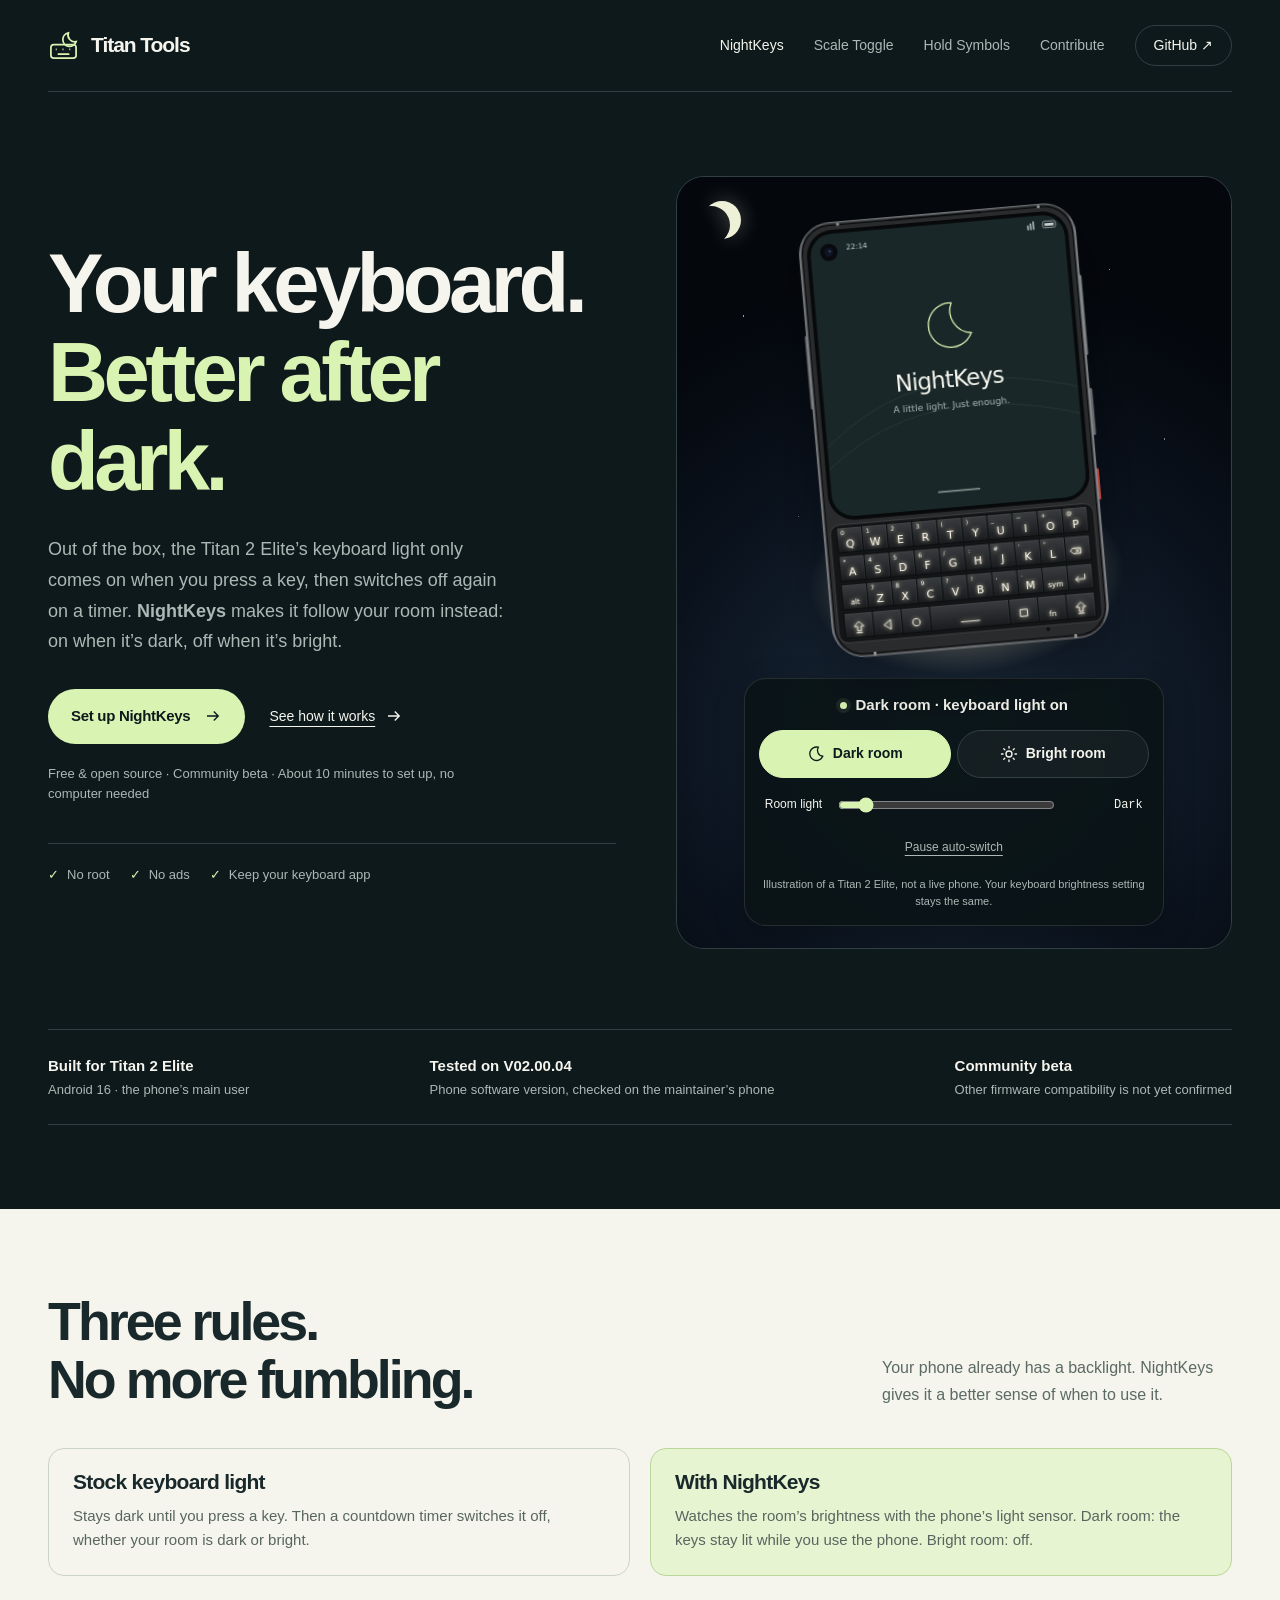
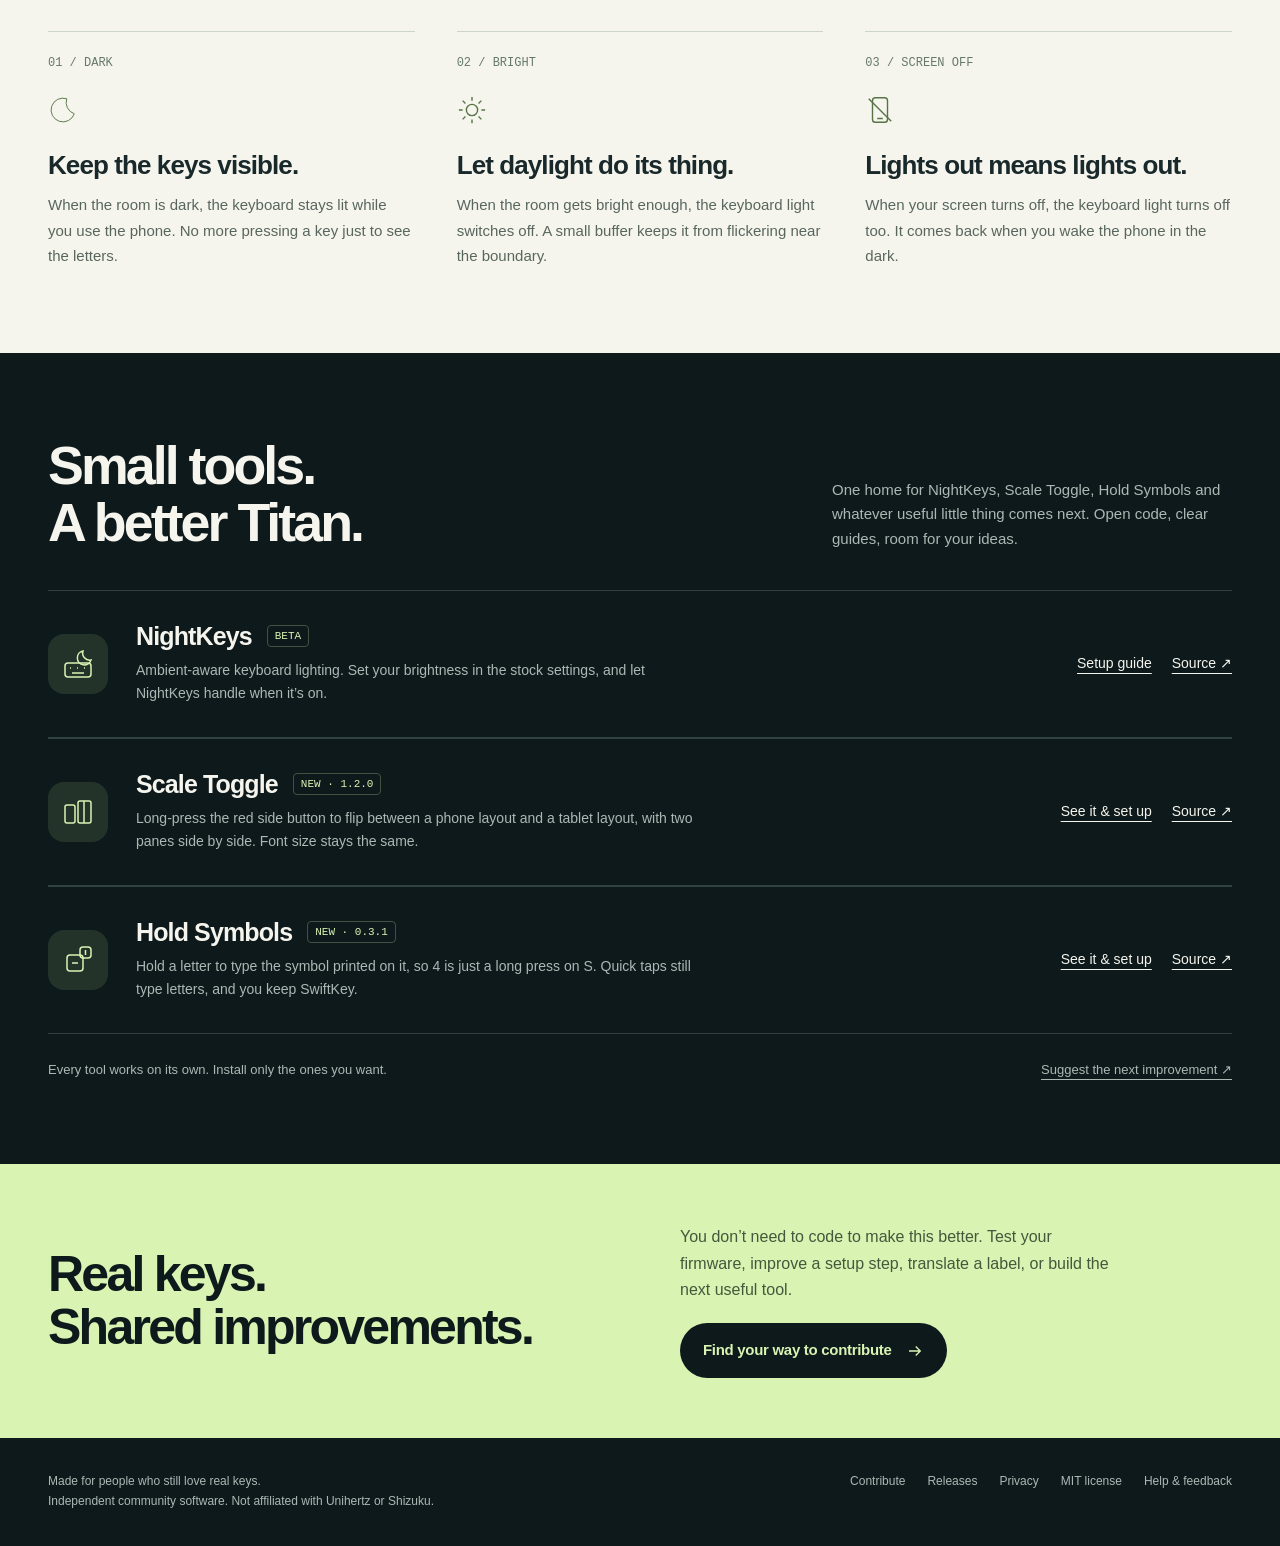
==== site/index.html @ 59fd1d21 "Scale Toggle 1.2.0 on the website: settings guide and docs The Scale Toggle page, homepage row and c" ====
<!doctype html>
<html lang="en"><head><meta charset="utf-8"><meta name="viewport" content="width=device-width,initial-scale=1"><title>Titan Tools — NightKeys for the Titan 2 Elite</title><meta name="description" content="Automatic keyboard backlighting for your Titan 2 Elite. Explore NightKeys, see it in action, and follow the friendly setup guide."><meta name="theme-color" content="#0e191c"><link rel="canonical" href="https://jasonlok000.github.io/titan2-nightkeys/"><meta property="og:title" content="Titan Tools — NightKeys"><meta property="og:description" content="Your keyboard. Better after dark."><meta property="og:type" content="website"><link rel="icon" href="assets/favicon.svg" type="image/svg+xml"><link rel="stylesheet" href="assets/styles.css"><script src="assets/site.js" defer></script></head>
<body><a class="skip" href="#main">Skip to content</a><header class="site-header wrap"><a class="brand" href="./" aria-label="Titan Tools home"><svg viewBox="0 0 32 32" aria-hidden="true"><rect x="3" y="15" width="26" height="14" rx="3"/><path d="M8 20h1m6 0h1m6 0h1M10 25h12M21 3a7 7 0 1 0 8 9 7 7 0 0 1-8-9Z"/></svg>Titan Tools</a><nav class="site-nav" aria-label="Main navigation"><a href="./#nightkeys" aria-current="page">NightKeys</a><a href="scale-toggle.html">Scale Toggle</a><a href="hold-symbols.html">Hold Symbols</a><a href="contribute.html">Contribute</a><a class="github" href="https://github.com/jasonlok000/titan2-nightkeys">GitHub ↗</a></nav></header>
<main id="main">
<section class="hero wrap" id="nightkeys"><div class="hero-copy"><h1>Your keyboard.<br><span>Better after dark.</span></h1><p class="lede">Out of the box, the Titan 2 Elite’s keyboard light only comes on when you press a key, then switches off again on a timer. <strong>NightKeys</strong> makes it follow your room instead: on when it’s dark, off when it’s bright.</p><div class="hero-actions"><a class="button" href="setup.html">Set up NightKeys <svg viewBox="0 0 24 24" aria-hidden="true"><path d="M4 12h15m-6-6 6 6-6 6"/></svg></a><a class="text-link" href="#demo">See how it works <svg viewBox="0 0 24 24" aria-hidden="true"><path d="M4 12h15m-6-6 6 6-6 6"/></svg></a></div><p class="fine">Free &amp; open source · Community beta · About 10 minutes to set up, no computer needed</p><div class="proof"><span>No root</span><span>No ads</span><span>Keep your keyboard app</span></div></div>
<section class="demo" id="demo" data-room="dark" aria-label="Demo: dark room and bright room"><div class="room" aria-hidden="true"><div class="room-night"><span class="moon"></span></div><div class="room-day"><span class="sun"></span></div></div><div class="demo-scene"><div class="phone" data-phone data-lit="true" data-screen="true" aria-hidden="true">
<svg class="elite-phone" viewBox="0 0 316 486" xmlns="http://www.w3.org/2000/svg">
<defs>
  <linearGradient id="elite-frame" x1="0" y1="0" x2="1" y2="0"><stop stop-color="#74767b"/><stop offset=".03" stop-color="#383a3d"/><stop offset=".5" stop-color="#595b5f"/><stop offset=".97" stop-color="#2a2b2d"/><stop offset="1" stop-color="#85868b"/></linearGradient>
  <linearGradient id="elite-cap" x1="0" y1="0" x2="0" y2="1"><stop stop-color="#3a3c3f"/><stop offset=".5" stop-color="#292b2e"/><stop offset="1" stop-color="#191b1e"/></linearGradient>
  <clipPath id="elite-display"><rect x="20" y="18" width="276" height="306.667" rx="24"/></clipPath>
</defs>
<!-- 75 mm wide / 117.8 mm tall body, 1080:1200 display, top-left punch hole. -->
<rect x="307" y="86" width="3" height="87" rx="1.5" fill="#777b7e"/>
<rect x="307" y="209" width="4" height="51" rx="2" fill="#666a70"/>
<rect x="307" y="296" width="3.5" height="34" rx="1.5" fill="#c0473e"/>
<rect x="6" y="126" width="3" height="80" rx="1.5" fill="#63666a"/>
<rect x="8" y="6" width="300" height="471.2" rx="34" fill="url(#elite-frame)" stroke="#8c8d90" stroke-width=".8"/>
<rect x="11" y="9" width="294" height="465.2" rx="31" fill="#292b2d" stroke="#0b0c0d" stroke-width="1.5"/>
<path d="M108 9h99" stroke="#080a0b" stroke-width="2" stroke-linecap="round"/>
<path d="M52 7v3m218-3v3M52 473v4m218-4v4" stroke="#949697" stroke-width="3"/>
<rect x="16" y="14" width="284" height="314.667" rx="28" fill="#07090a"/>
<rect class="elite-screen-bg" x="20" y="18" width="276" height="306.667" rx="24" fill="#192729"/>
<g class="elite-screen-content" clip-path="url(#elite-display)">
 <path d="M-25 300Q100 125 344 223M-30 326Q98 155 339 250" fill="none" stroke="#a9c99a" stroke-opacity=".10" stroke-width="1"/>
 <text x="59" y="37" fill="#c8d1cd" font-size="8" font-family="sans-serif">22:14</text>
 <path d="M257 28v5m3-7v7m3-9v9" stroke="#c8d1cd" stroke-width="1.5"/>
 <rect x="273" y="25" width="14" height="7" rx="2" fill="none" stroke="#c8d1cd" stroke-width=".7"/><rect x="275" y="27" width="10" height="3" rx=".5" fill="#c8d1cd"/>
 <path d="M167 104a24 24 0 1 0 19 34 24 24 0 0 1-19-34Z" stroke="#d9f3b2" fill="none" stroke-width="1.4"/>
 <text class="screen-title" x="158" y="195" text-anchor="middle">NightKeys</text>
 <text class="screen-caption" x="158" y="217" text-anchor="middle">A little light. Just enough.</text>
 <rect x="135" y="306" width="46" height="2" rx="1" fill="#c4cfca" opacity=".6"/>
</g>
<circle cx="40" cy="38" r="9.4" fill="#080a0d"/><circle cx="40" cy="38" r="4.8" fill="#0d1422"/><circle cx="41" cy="37" r="1.3" fill="#455576" opacity=".7"/>
<rect x="15" y="333" width="286" height="128" rx="10" fill="#131516" stroke="#424447" stroke-width="1"/>
<g class="elite-keyboard">
<g class="elite-key-row" data-row="1"><g class="elite-key" data-key="Q"><path d="M22.00 336.00h27.20v27h-27.20Z" fill="url(#elite-cap)" stroke="#090b0c" stroke-width=".8"/><path d="M23.00 337.00h25.20m0 1v24" fill="none" stroke="#73787c" stroke-opacity=".25" stroke-width=".65"/><text class="key-legend" x="35.60" y="358.00" text-anchor="middle" font-size="12">Q</text><text class="key-alt" x="26.00" y="344.00" font-size="6.5">0</text></g>
<g class="elite-key" data-key="W"><path d="M49.20 336.00h27.20v27h-27.20Z" fill="url(#elite-cap)" stroke="#090b0c" stroke-width=".8"/><path d="M50.20 337.00h25.20m0 1v24" fill="none" stroke="#73787c" stroke-opacity=".25" stroke-width=".65"/><text class="key-legend" x="62.80" y="358.00" text-anchor="middle" font-size="12">W</text><text class="key-alt" x="53.20" y="344.00" font-size="6.5">1</text></g>
<g class="elite-key" data-key="E"><path d="M76.40 336.00h27.20v27h-27.20Z" fill="url(#elite-cap)" stroke="#090b0c" stroke-width=".8"/><path d="M77.40 337.00h25.20m0 1v24" fill="none" stroke="#73787c" stroke-opacity=".25" stroke-width=".65"/><text class="key-legend" x="90.00" y="358.00" text-anchor="middle" font-size="12">E</text><text class="key-alt" x="80.40" y="344.00" font-size="6.5">2</text></g>
<g class="elite-key" data-key="R"><path d="M103.60 336.00h27.20v27h-27.20Z" fill="url(#elite-cap)" stroke="#090b0c" stroke-width=".8"/><path d="M104.60 337.00h25.20m0 1v24" fill="none" stroke="#73787c" stroke-opacity=".25" stroke-width=".65"/><text class="key-legend" x="117.20" y="358.00" text-anchor="middle" font-size="12">R</text><text class="key-alt" x="107.60" y="344.00" font-size="6.5">3</text></g>
<g class="elite-key" data-key="T"><path d="M130.80 336.00h27.20v27h-27.20Z" fill="url(#elite-cap)" stroke="#090b0c" stroke-width=".8"/><path d="M131.80 337.00h25.20m0 1v24" fill="none" stroke="#73787c" stroke-opacity=".25" stroke-width=".65"/><text class="key-legend" x="144.40" y="358.00" text-anchor="middle" font-size="12">T</text><text class="key-alt" x="134.80" y="344.00" font-size="6.5">(</text></g>
<g class="elite-key" data-key="Y"><path d="M158.00 336.00h27.20v27h-27.20Z" fill="url(#elite-cap)" stroke="#090b0c" stroke-width=".8"/><path d="M159.00 337.00h25.20m0 1v24" fill="none" stroke="#73787c" stroke-opacity=".25" stroke-width=".65"/><text class="key-legend" x="171.60" y="358.00" text-anchor="middle" font-size="12">Y</text><text class="key-alt" x="162.00" y="344.00" font-size="6.5">)</text></g>
<g class="elite-key" data-key="U"><path d="M185.20 336.00h27.20v27h-27.20Z" fill="url(#elite-cap)" stroke="#090b0c" stroke-width=".8"/><path d="M186.20 337.00h25.20m0 1v24" fill="none" stroke="#73787c" stroke-opacity=".25" stroke-width=".65"/><text class="key-legend" x="198.80" y="358.00" text-anchor="middle" font-size="12">U</text><text class="key-alt" x="189.20" y="344.00" font-size="6.5">_</text></g>
<g class="elite-key" data-key="I"><path d="M212.40 336.00h27.20v27h-27.20Z" fill="url(#elite-cap)" stroke="#090b0c" stroke-width=".8"/><path d="M213.40 337.00h25.20m0 1v24" fill="none" stroke="#73787c" stroke-opacity=".25" stroke-width=".65"/><text class="key-legend" x="226.00" y="358.00" text-anchor="middle" font-size="12">I</text><text class="key-alt" x="216.40" y="344.00" font-size="6.5">−</text></g>
<g class="elite-key" data-key="O"><path d="M239.60 336.00h27.20v27h-27.20Z" fill="url(#elite-cap)" stroke="#090b0c" stroke-width=".8"/><path d="M240.60 337.00h25.20m0 1v24" fill="none" stroke="#73787c" stroke-opacity=".25" stroke-width=".65"/><text class="key-legend" x="253.20" y="358.00" text-anchor="middle" font-size="12">O</text><text class="key-alt" x="243.60" y="344.00" font-size="6.5">+</text></g>
<g class="elite-key" data-key="P"><path d="M266.80 336.00h27.20v27h-27.20Z" fill="url(#elite-cap)" stroke="#090b0c" stroke-width=".8"/><path d="M267.80 337.00h25.20m0 1v24" fill="none" stroke="#73787c" stroke-opacity=".25" stroke-width=".65"/><text class="key-legend" x="280.40" y="358.00" text-anchor="middle" font-size="12">P</text><text class="key-alt" x="270.80" y="344.00" font-size="6.5">@</text></g>
</g><g class="elite-key-row" data-row="2"><g class="elite-key" data-key="A"><path d="M22.00 367.00h27.20v27h-27.20Z" fill="url(#elite-cap)" stroke="#090b0c" stroke-width=".8"/><path d="M23.00 368.00h25.20m0 1v24" fill="none" stroke="#73787c" stroke-opacity=".25" stroke-width=".65"/><text class="key-legend" x="35.60" y="389.00" text-anchor="middle" font-size="12">A</text><text class="key-alt" x="26.00" y="375.00" font-size="6.5">*</text></g>
<g class="elite-key" data-key="S"><path d="M49.20 367.00h27.20v27h-27.20Z" fill="url(#elite-cap)" stroke="#090b0c" stroke-width=".8"/><path d="M50.20 368.00h25.20m0 1v24" fill="none" stroke="#73787c" stroke-opacity=".25" stroke-width=".65"/><text class="key-legend" x="62.80" y="389.00" text-anchor="middle" font-size="12">S</text><text class="key-alt" x="53.20" y="375.00" font-size="6.5">4</text></g>
<g class="elite-key" data-key="D"><path d="M76.40 367.00h27.20v27h-27.20Z" fill="url(#elite-cap)" stroke="#090b0c" stroke-width=".8"/><path d="M77.40 368.00h25.20m0 1v24" fill="none" stroke="#73787c" stroke-opacity=".25" stroke-width=".65"/><text class="key-legend" x="90.00" y="389.00" text-anchor="middle" font-size="12">D</text><text class="key-alt" x="80.40" y="375.00" font-size="6.5">5</text></g>
<g class="elite-key" data-key="F"><path d="M103.60 367.00h27.20v27h-27.20Z" fill="url(#elite-cap)" stroke="#090b0c" stroke-width=".8"/><path d="M104.60 368.00h25.20m0 1v24" fill="none" stroke="#73787c" stroke-opacity=".25" stroke-width=".65"/><text class="key-legend" x="117.20" y="389.00" text-anchor="middle" font-size="12">F</text><text class="key-alt" x="107.60" y="375.00" font-size="6.5">6</text></g>
<g class="elite-key" data-key="G"><path d="M130.80 367.00h27.20v27h-27.20Z" fill="url(#elite-cap)" stroke="#090b0c" stroke-width=".8"/><path d="M131.80 368.00h25.20m0 1v24" fill="none" stroke="#73787c" stroke-opacity=".25" stroke-width=".65"/><text class="key-legend" x="144.40" y="389.00" text-anchor="middle" font-size="12">G</text><text class="key-alt" x="134.80" y="375.00" font-size="6.5">/</text></g>
<g class="elite-key" data-key="H"><path d="M158.00 367.00h27.20v27h-27.20Z" fill="url(#elite-cap)" stroke="#090b0c" stroke-width=".8"/><path d="M159.00 368.00h25.20m0 1v24" fill="none" stroke="#73787c" stroke-opacity=".25" stroke-width=".65"/><text class="key-legend" x="171.60" y="389.00" text-anchor="middle" font-size="12">H</text><text class="key-alt" x="162.00" y="375.00" font-size="6.5">:</text></g>
<g class="elite-key" data-key="J"><path d="M185.20 367.00h27.20v27h-27.20Z" fill="url(#elite-cap)" stroke="#090b0c" stroke-width=".8"/><path d="M186.20 368.00h25.20m0 1v24" fill="none" stroke="#73787c" stroke-opacity=".25" stroke-width=".65"/><text class="key-legend" x="198.80" y="389.00" text-anchor="middle" font-size="12">J</text><text class="key-alt" x="189.20" y="375.00" font-size="6.5">#</text></g>
<g class="elite-key" data-key="K"><path d="M212.40 367.00h27.20v27h-27.20Z" fill="url(#elite-cap)" stroke="#090b0c" stroke-width=".8"/><path d="M213.40 368.00h25.20m0 1v24" fill="none" stroke="#73787c" stroke-opacity=".25" stroke-width=".65"/><text class="key-legend" x="226.00" y="389.00" text-anchor="middle" font-size="12">K</text><text class="key-alt" x="216.40" y="375.00" font-size="6.5">&#x27;</text></g>
<g class="elite-key" data-key="L"><path d="M239.60 367.00h27.20v27h-27.20Z" fill="url(#elite-cap)" stroke="#090b0c" stroke-width=".8"/><path d="M240.60 368.00h25.20m0 1v24" fill="none" stroke="#73787c" stroke-opacity=".25" stroke-width=".65"/><text class="key-legend" x="253.20" y="389.00" text-anchor="middle" font-size="12">L</text><text class="key-alt" x="243.60" y="375.00" font-size="6.5">&quot;</text></g>
<g class="elite-key" data-key="backspace"><path d="M266.80 367.00h27.20v27h-27.20Z" fill="url(#elite-cap)" stroke="#090b0c" stroke-width=".8"/><path d="M267.80 368.00h25.20m0 1v24" fill="none" stroke="#73787c" stroke-opacity=".25" stroke-width=".65"/><g class="key-icon" transform="translate(280.40 383.00)"><path d="M-5-3h8v6h-8l-3-3Z M-2-1.5l3 3m0-3-3 3"/></g></g>
</g><g class="elite-key-row" data-row="3"><g class="elite-key" data-key="alt"><path d="M22.00 398.00h27.20v27h-27.20Z" fill="url(#elite-cap)" stroke="#090b0c" stroke-width=".8"/><path d="M23.00 399.00h25.20m0 1v24" fill="none" stroke="#73787c" stroke-opacity=".25" stroke-width=".65"/><text class="key-legend" x="35.60" y="420.00" text-anchor="middle" font-size="8">alt</text></g>
<g class="elite-key" data-key="Z"><path d="M49.20 398.00h27.20v27h-27.20Z" fill="url(#elite-cap)" stroke="#090b0c" stroke-width=".8"/><path d="M50.20 399.00h25.20m0 1v24" fill="none" stroke="#73787c" stroke-opacity=".25" stroke-width=".65"/><text class="key-legend" x="62.80" y="420.00" text-anchor="middle" font-size="12">Z</text><text class="key-alt" x="53.20" y="406.00" font-size="6.5">7</text></g>
<g class="elite-key" data-key="X"><path d="M76.40 398.00h27.20v27h-27.20Z" fill="url(#elite-cap)" stroke="#090b0c" stroke-width=".8"/><path d="M77.40 399.00h25.20m0 1v24" fill="none" stroke="#73787c" stroke-opacity=".25" stroke-width=".65"/><text class="key-legend" x="90.00" y="420.00" text-anchor="middle" font-size="12">X</text><text class="key-alt" x="80.40" y="406.00" font-size="6.5">8</text></g>
<g class="elite-key" data-key="C"><path d="M103.60 398.00h27.20v27h-27.20Z" fill="url(#elite-cap)" stroke="#090b0c" stroke-width=".8"/><path d="M104.60 399.00h25.20m0 1v24" fill="none" stroke="#73787c" stroke-opacity=".25" stroke-width=".65"/><text class="key-legend" x="117.20" y="420.00" text-anchor="middle" font-size="12">C</text><text class="key-alt" x="107.60" y="406.00" font-size="6.5">9</text></g>
<g class="elite-key" data-key="V"><path d="M130.80 398.00h27.20v27h-27.20Z" fill="url(#elite-cap)" stroke="#090b0c" stroke-width=".8"/><path d="M131.80 399.00h25.20m0 1v24" fill="none" stroke="#73787c" stroke-opacity=".25" stroke-width=".65"/><text class="key-legend" x="144.40" y="420.00" text-anchor="middle" font-size="12">V</text><text class="key-alt" x="134.80" y="406.00" font-size="6.5">?</text></g>
<g class="elite-key" data-key="B"><path d="M158.00 398.00h27.20v27h-27.20Z" fill="url(#elite-cap)" stroke="#090b0c" stroke-width=".8"/><path d="M159.00 399.00h25.20m0 1v24" fill="none" stroke="#73787c" stroke-opacity=".25" stroke-width=".65"/><text class="key-legend" x="171.60" y="420.00" text-anchor="middle" font-size="12">B</text><text class="key-alt" x="162.00" y="406.00" font-size="6.5">!</text></g>
<g class="elite-key" data-key="N"><path d="M185.20 398.00h27.20v27h-27.20Z" fill="url(#elite-cap)" stroke="#090b0c" stroke-width=".8"/><path d="M186.20 399.00h25.20m0 1v24" fill="none" stroke="#73787c" stroke-opacity=".25" stroke-width=".65"/><text class="key-legend" x="198.80" y="420.00" text-anchor="middle" font-size="12">N</text><text class="key-alt" x="189.20" y="406.00" font-size="6.5">,</text></g>
<g class="elite-key" data-key="M"><path d="M212.40 398.00h27.20v27h-27.20Z" fill="url(#elite-cap)" stroke="#090b0c" stroke-width=".8"/><path d="M213.40 399.00h25.20m0 1v24" fill="none" stroke="#73787c" stroke-opacity=".25" stroke-width=".65"/><text class="key-legend" x="226.00" y="420.00" text-anchor="middle" font-size="12">M</text><text class="key-alt" x="216.40" y="406.00" font-size="6.5">.</text></g>
<g class="elite-key" data-key="sym"><path d="M239.60 398.00h27.20v27h-27.20Z" fill="url(#elite-cap)" stroke="#090b0c" stroke-width=".8"/><path d="M240.60 399.00h25.20m0 1v24" fill="none" stroke="#73787c" stroke-opacity=".25" stroke-width=".65"/><text class="key-legend" x="253.20" y="420.00" text-anchor="middle" font-size="8">sym</text></g>
<g class="elite-key" data-key="enter"><path d="M266.80 398.00h27.20v27h-27.20Z" fill="url(#elite-cap)" stroke="#090b0c" stroke-width=".8"/><path d="M267.80 399.00h25.20m0 1v24" fill="none" stroke="#73787c" stroke-opacity=".25" stroke-width=".65"/><g class="key-icon" transform="translate(280.40 414.00)"><path d="M5-5v5H-5m3-3-3 3 3 3"/></g></g>
</g><g class="elite-key-row" data-row="4"><g class="elite-key" data-key="shift"><path d="M22.00 429.00h31.00v27h-31.00Z" fill="url(#elite-cap)" stroke="#090b0c" stroke-width=".8"/><path d="M23.00 430.00h29.00m0 1v24" fill="none" stroke="#73787c" stroke-opacity=".25" stroke-width=".65"/><g class="key-icon" transform="translate(37.50 445.00)"><path d="m0-6 5 5H2v5h-4v-5h-3ZM-3 6h6"/></g></g>
<g class="elite-key" data-key="back"><path d="M53.00 429.00h31.00v27h-31.00Z" fill="url(#elite-cap)" stroke="#090b0c" stroke-width=".8"/><path d="M54.00 430.00h29.00m0 1v24" fill="none" stroke="#73787c" stroke-opacity=".25" stroke-width=".65"/><g class="key-icon" transform="translate(68.50 445.00)"><path d="m3-5-7 5 7 5Z"/></g></g>
<g class="elite-key" data-key="home"><path d="M84.00 429.00h31.00v27h-31.00Z" fill="url(#elite-cap)" stroke="#090b0c" stroke-width=".8"/><path d="M85.00 430.00h29.00m0 1v24" fill="none" stroke="#73787c" stroke-opacity=".25" stroke-width=".65"/><g class="key-icon" transform="translate(99.50 445.00)"><circle cx="0" cy="0" r="4"/></g></g>
<g class="elite-key" data-key="space"><path d="M115.00 429.00h86.00v27h-86.00Z" fill="url(#elite-cap)" stroke="#090b0c" stroke-width=".8"/><path d="M116.00 430.00h84.00m0 1v24" fill="none" stroke="#73787c" stroke-opacity=".25" stroke-width=".65"/><g class="key-icon" transform="translate(158.00 445.00)"><path d="M-10 4h20"/></g></g>
<g class="elite-key" data-key="overview"><path d="M201.00 429.00h31.00v27h-31.00Z" fill="url(#elite-cap)" stroke="#090b0c" stroke-width=".8"/><path d="M202.00 430.00h29.00m0 1v24" fill="none" stroke="#73787c" stroke-opacity=".25" stroke-width=".65"/><g class="key-icon" transform="translate(216.50 445.00)"><rect x="-3.7" y="-3.7" width="7.4" height="7.4"/></g></g>
<g class="elite-key" data-key="fn"><path d="M232.00 429.00h31.00v27h-31.00Z" fill="url(#elite-cap)" stroke="#090b0c" stroke-width=".8"/><path d="M233.00 430.00h29.00m0 1v24" fill="none" stroke="#73787c" stroke-opacity=".25" stroke-width=".65"/><text class="key-legend" x="247.50" y="451.00" text-anchor="middle" font-size="8">fn</text></g>
<g class="elite-key" data-key="shift"><path d="M263.00 429.00h31.00v27h-31.00Z" fill="url(#elite-cap)" stroke="#090b0c" stroke-width=".8"/><path d="M264.00 430.00h29.00m0 1v24" fill="none" stroke="#73787c" stroke-opacity=".25" stroke-width=".65"/><g class="key-icon" transform="translate(278.50 445.00)"><path d="m0-6 5 5H2v5h-4v-5h-3ZM-3 6h6"/></g></g>
</g></g><circle cx="241" cy="465" r="2" fill="#0d0f11"/></svg></div></div><div class="demo-panel"><p class="demo-caption" aria-live="polite"><span class="status-dot" aria-hidden="true"></span><span id="demo-status">Dark room · keyboard light on</span></p><div class="demo-preset needs-js" role="group" aria-label="Choose a room"><button type="button" data-preset="dark" aria-pressed="true"><svg viewBox="0 0 24 24" aria-hidden="true"><path d="M15 3a9 9 0 1 0 6 12A8 8 0 0 1 15 3Z"/></svg>Dark room</button><button type="button" data-preset="bright" aria-pressed="false"><svg viewBox="0 0 24 24" aria-hidden="true"><circle cx="12" cy="12" r="4"/><path d="M12 2v2m0 16v2M2 12h2m16 0h2M5 5l1.5 1.5m11 11L19 19M5 19l1.5-1.5m11-11L19 5"/></svg>Bright room</button></div><div class="light-control needs-js"><label for="room-light">Room light</label><input id="room-light" type="range" min="0" max="30" value="3" step="1" aria-valuetext="Dark"><output id="light-output" for="room-light">Dark</output></div><button type="button" class="demo-auto needs-js" id="demo-auto">Pause auto-switch</button><p class="fine">Illustration of a Titan 2 Elite, not a live phone. Your keyboard brightness setting stays the same.</p></div></section></section>
<div class="compatibility wrap"><div><strong>Built for Titan 2 Elite</strong><span>Android 16 · the phone’s main user</span></div><div><strong>Tested on V02.00.04</strong><span>Phone software version, checked on the maintainer’s phone</span></div><div><strong>Community beta</strong><span>Other firmware compatibility is not yet confirmed</span></div></div>
<section class="paper"><div class="rules wrap"><div class="section-intro"><h2>Three rules.<br>No more fumbling.</h2><p>Your phone already has a backlight. NightKeys gives it a better sense of when to use it.</p></div><div class="compare"><div><h3>Stock keyboard light</h3><p>Stays dark until you press a key. Then a countdown timer switches it off, whether your room is dark or bright.</p></div><div class="compare-new"><h3>With NightKeys</h3><p>Watches the room’s brightness with the phone’s light sensor. Dark room: the keys stay lit while you use the phone. Bright room: off.</p></div></div><div class="rule-grid"><article class="rule"><div class="rule-num">01 / DARK</div><svg viewBox="0 0 48 48" aria-hidden="true"><path d="M30 6A19 19 0 1 0 42 30 19 19 0 0 1 30 6Z"/></svg><h3>Keep the keys visible.</h3><p>When the room is dark, the keyboard stays lit while you use the phone. No more pressing a key just to see the letters.</p></article><article class="rule"><div class="rule-num">02 / BRIGHT</div><svg viewBox="0 0 32 32" aria-hidden="true"><circle cx="16" cy="16" r="6"/><path d="M16 2v4m0 20v4M2 16h4m20 0h4M6 6l3 3m14 14 3 3M6 26l3-3M23 9l3-3"/></svg><h3>Let daylight do its thing.</h3><p>When the room gets bright enough, the keyboard light switches off. A small buffer keeps it from flickering near the boundary.</p></article><article class="rule"><div class="rule-num">03 / SCREEN OFF</div><svg viewBox="0 0 32 32" aria-hidden="true"><rect x="8" y="3" width="16" height="26" rx="3"/><path d="M13 25h6M4 4l24 24"/></svg><h3>Lights out means lights out.</h3><p>When your screen turns off, the keyboard light turns off too. It comes back when you wake the phone in the dark.</p></article></div></div></section>
<section class="tools wrap" id="tools"><div class="tools-heading"><h2>Small tools.<br>A better Titan.</h2><p>One home for NightKeys, Scale Toggle, Hold Symbols and whatever useful little thing comes next. Open code, clear guides, room for your ideas.</p></div><div id="tool-catalogue"><article class="tool-row" data-tool="nightkeys"><div class="tool-icon" aria-hidden="true"><svg viewBox="0 0 32 32"><rect x="3" y="15" width="26" height="14" rx="3"/><path d="M8 20h1m6 0h1m6 0h1M10 25h12M21 3a7 7 0 1 0 8 9 7 7 0 0 1-8-9Z"/></svg></div><div class="tool-copy"><h3>NightKeys <span class="release-status">BETA</span></h3><p>Ambient-aware keyboard lighting. Set your brightness in the stock settings, and let NightKeys handle when it’s on.</p></div><div class="tool-links"><a href="setup.html">Setup guide</a><a href="https://github.com/jasonlok000/titan2-nightkeys">Source ↗</a></div></article><article class="tool-row" data-tool="scale-toggle"><div class="tool-icon" aria-hidden="true"><svg viewBox="0 0 32 32"><rect x="3" y="9" width="10" height="18" rx="2"/><rect x="16" y="5" width="13" height="22" rx="2"/><path d="M22 5v22M8 23h0"/></svg></div><div class="tool-copy"><h3>Scale Toggle <span class="release-status">NEW · 1.2.0</span></h3><p>Long-press the red side button to flip between a phone layout and a tablet layout, with two panes side by side. Font size stays the same.</p></div><div class="tool-links"><a href="scale-toggle.html">See it &amp; set up</a><a href="https://github.com/jasonlok000/titan2-nightkeys/releases/tag/scaletoggle-v1.2.0">Source ↗</a></div></article><article class="tool-row" data-tool="hold-symbols"><div class="tool-icon" aria-hidden="true"><svg viewBox="0 0 32 32"><rect x="5" y="11" width="16" height="16" rx="3"/><path d="M10 19h6"/><rect x="18" y="3" width="11" height="11" rx="3"/><path d="M23.5 6v5"/></svg></div><div class="tool-copy"><h3>Hold Symbols <span class="release-status">NEW · 0.3.1</span></h3><p>Hold a letter to type the symbol printed on it, so 4 is just a long press on S. Quick taps still type letters, and you keep SwiftKey.</p></div><div class="tool-links"><a href="hold-symbols.html">See it &amp; set up</a><a href="https://github.com/jasonlok000/titan2-nightkeys/releases/tag/holdsymbols-v0.3.1">Source ↗</a></div></article></div><div class="tool-note"><p>Every tool works on its own. Install only the ones you want.</p><a href="contribute.html#new-tools">Suggest the next improvement ↗</a></div></section>
<section class="contribute-band"><div class="contribute-inner wrap"><h2>Real keys.<br>Shared improvements.</h2><div><p>You don’t need to code to make this better. Test your firmware, improve a setup step, translate a label, or build the next useful tool.</p><a class="button" href="contribute.html">Find your way to contribute <svg viewBox="0 0 24 24" aria-hidden="true"><path d="M4 12h15m-6-6 6 6-6 6"/></svg></a></div></div></section></main>
<footer class="site-footer wrap"><p>Made for people who still love real keys.<br>Independent community software. Not affiliated with Unihertz or Shizuku.</p><nav class="footer-links" aria-label="Footer"><a href="contribute.html">Contribute</a><a href="https://github.com/jasonlok000/titan2-nightkeys/releases">Releases</a><a href="privacy.html">Privacy</a><a href="https://github.com/jasonlok000/titan2-nightkeys/blob/main/LICENSE">MIT license</a><a href="https://github.com/jasonlok000/titan2-nightkeys/issues">Help &amp; feedback</a></nav></footer></body></html>
---- site/assets/styles.css ----
:root{--ink:#0e191c;--paper:#f5f5ed;--green:#d9f3b2;--muted:#acb8b4;--line:#314043;--dark-text:#19282a;--max:1240px;--radius:18px;font-family:Inter,ui-sans-serif,-apple-system,BlinkMacSystemFont,"Segoe UI",sans-serif;color-scheme:dark}
/* Shared typography and navigation. System fonts only; no font network requests. */
*{box-sizing:border-box}html{scroll-behavior:smooth;scroll-padding-top:100px}body{margin:0;background:var(--ink);color:var(--paper);font-size:16px;line-height:1.65}a{color:inherit;text-underline-offset:5px}button,input{font:inherit}button,a,input,summary{-webkit-tap-highlight-color:transparent}button{cursor:pointer}button:disabled{cursor:default}:focus-visible{outline:3px solid #b8dbfe;outline-offset:5px}::selection{background:var(--green);color:var(--ink)}h1,h2,h3,p{margin:0}h1,h2,h3{line-height:1.07;font-weight:550;letter-spacing:-.055em}h1{font-size:clamp(44px,6.5vw,86px)}h2{font-size:clamp(34px,4.2vw,56px)}h3{font-size:24px;letter-spacing:-.035em}.wrap{width:min(var(--max),calc(100% - 96px));margin-inline:auto}.skip{position:fixed;top:8px;left:8px;transform:translateY(-150%);z-index:100;background:var(--green);color:var(--ink);padding:10px 20px}.skip:focus{transform:none}.site-header{height:92px;display:flex;align-items:center;justify-content:space-between;border-bottom:1px solid var(--line);gap:28px}.brand{display:flex;gap:12px;align-items:center;font-weight:650;font-size:21px;letter-spacing:-.05em;text-decoration:none}.brand svg{width:31px;height:31px;fill:none;stroke:var(--green);stroke-width:1.8}.site-nav{display:flex;align-items:center;gap:30px;font-size:14px}.site-nav a{text-decoration:none;color:var(--muted)}.site-nav a:hover,.site-nav a[aria-current=page]{color:var(--paper)}.site-nav .github{border:1px solid var(--line);padding:8px 18px;border-radius:100px;color:var(--paper)}
/* Homepage: offer, interactive illustration, and catalogue. */
.hero{padding-block:84px 80px;display:grid;grid-template-columns:1.02fr 1fr;gap:60px;align-items:center}.hero h1 span{color:var(--green)}.hero-copy{padding-block:28px}.lede{max-width:465px;color:var(--muted);font-size:18px;line-height:1.7;margin-top:28px}.hero-actions{display:flex;align-items:center;gap:24px;margin-top:32px;flex-wrap:wrap}.button{display:inline-flex;align-items:center;justify-content:center;gap:14px;padding:14px 22px;border-radius:100px;background:var(--green);color:var(--ink);border:1px solid transparent;font-weight:650;letter-spacing:-.02em;text-decoration:none;font-size:15px;min-height:50px}.button:hover{background:#e6facb}.button svg,.text-link svg{width:18px;height:18px;stroke:currentColor;fill:none;stroke-width:1.8}.button.secondary{border-color:var(--line);background:transparent;color:var(--paper)}.text-link{font-size:14px;display:inline-flex;align-items:center;gap:10px}.fine{font-size:13px;color:var(--muted);line-height:1.6}.hero-copy>.fine{margin-top:20px;max-width:430px}.proof{border-top:1px solid var(--line);margin-top:38px;padding-top:20px;font-size:13px;color:var(--muted);display:flex;gap:20px;flex-wrap:wrap}.proof span:before{content:'✓';color:var(--green);margin-right:8px}/* Titan 2 Elite front-view schematic. Original vector geometry, reference in docs/WEBSITE.md. */
.phone{width:292px;max-width:80%;padding:0;border:0;background:none;box-shadow:none;position:relative;transform:rotate(-5deg);filter:drop-shadow(0 26px 26px #0005)}
.phone:before{content:none}.elite-phone{display:block;width:100%;height:auto;overflow:visible}
.elite-phone text{font-family:ui-sans-serif,system-ui,sans-serif;font-weight:400;letter-spacing:0}
.elite-phone .screen-title{font-size:25px;fill:var(--paper);letter-spacing:-.9px}
.elite-phone .screen-caption{font-size:10px;fill:var(--muted)}
.elite-screen-bg,.elite-screen-content{transition:fill .25s,opacity .25s}
.elite-phone .key-legend,.elite-phone .key-alt{fill:#95999b;transition:fill .25s,filter .25s}
.key-icon{stroke:#95999b;fill:none;stroke-width:1;stroke-linecap:round;stroke-linejoin:round;transition:stroke .25s,filter .25s}
.phone[data-lit=true] .key-legend,.phone[data-lit=true] .key-alt{fill:#f7f8f4;filter:drop-shadow(0 0 1.8px #f5fff185)}
.phone[data-lit=true] .key-icon{stroke:#f7f8f4;filter:drop-shadow(0 0 1.8px #f5fff185)}
.phone[data-screen=false] .elite-screen-bg{fill:#030506}
.phone[data-screen=false] .elite-screen-content{opacity:0}
.status-dot{height:7px;width:7px;border-radius:50%;background:var(--green);box-shadow:0 0 0 4px #d9f3b215}.light-control label{font-size:12px;white-space:nowrap}.light-control input{width:100%;accent-color:var(--green);cursor:pointer;min-height:26px}.light-control output{font:12px ui-monospace,monospace;white-space:nowrap;min-width:42px}.compatibility{display:flex;justify-content:space-between;gap:32px;border-block:1px solid var(--line);padding-block:24px;margin-bottom:84px;font-size:13px;color:var(--muted)}.compatibility strong{display:block;font-size:15px;color:var(--paper);font-weight:550}.paper{background:var(--paper);color:var(--dark-text);color-scheme:light}.rules{padding-block:84px}.section-intro{display:flex;justify-content:space-between;gap:64px;align-items:flex-end}.section-intro>p{max-width:350px;color:#5b6a64}.rule-grid{display:grid;grid-template-columns:repeat(3,1fr);gap:42px;margin-top:55px}.rule{border-top:1px solid #ccd3c7;padding-top:24px}.rule-num{font:12px ui-monospace,monospace;color:#67796b;margin-bottom:25px}.rule h3{font-size:26px}.rule p{margin-top:13px;line-height:1.7;color:#58665e;font-size:15px}.rule svg{width:30px;height:30px;stroke:#577446;fill:none;stroke-width:1.5;margin-bottom:18px}.tools{padding-block:84px}.tools-heading{display:flex;align-items:end;justify-content:space-between;gap:30px;margin-bottom:38px}.tools-heading p{color:var(--muted);max-width:400px;font-size:15px}.tool-row{display:grid;grid-template-columns:64px 1fr auto;gap:24px;align-items:center;border-block:1px solid var(--line);padding-block:32px}.tool-icon{width:60px;height:60px;border-radius:16px;background:#23332a;display:grid;place-items:center}.tool-icon svg{width:32px;height:32px;stroke:var(--green);fill:none;stroke-width:1.5}.tool-copy h3{font-size:25px;display:flex;gap:15px;align-items:center}.release-status{font:11px ui-monospace,monospace;border:1px solid #425140;color:var(--green);padding:4px 7px;border-radius:4px;letter-spacing:0}.tool-copy p{font-size:14px;margin-top:9px;color:var(--muted);max-width:560px}.tool-links{display:flex;gap:20px;align-items:center;font-size:14px}.tool-note{display:flex;justify-content:space-between;align-items:center;gap:32px;margin-top:25px;font-size:13px;color:var(--muted)}.contribute-band{background:var(--green);color:var(--ink);padding-block:60px}.contribute-inner{display:grid;grid-template-columns:1fr 1fr;gap:80px;align-items:center}.contribute-inner h2{font-size:clamp(35px,4vw,50px)}.contribute-inner p{color:#43583c;margin-bottom:20px;max-width:440px}.contribute-band .button{background:var(--ink);color:var(--green)}.site-footer{padding-block:34px;display:flex;align-items:flex-start;justify-content:space-between;gap:36px;font-size:12px;color:var(--muted)}.footer-links{display:flex;gap:22px;flex-wrap:wrap}.site-footer p{max-width:400px}.site-footer a{text-decoration:none}
/* Guide and contributor pages. */
.page-hero{padding-block:68px 52px}.page-hero h1{font-size:clamp(43px,5.5vw,70px);max-width:850px}.page-hero .lede{max-width:700px}.breadcrumb{font-size:13px;color:var(--muted);margin-bottom:26px}.guide-layout{display:grid;grid-template-columns:230px 1fr;gap:70px;align-items:start;padding-bottom:80px}.guide-nav{position:sticky;top:28px;border-top:1px solid var(--line);padding-top:22px;font-size:13px}.guide-nav h2{font-size:15px;letter-spacing:0;margin-bottom:18px}.guide-nav ol{margin:0;padding:0;list-style:none;display:grid;gap:10px}.guide-nav a{color:var(--muted);text-decoration:none;display:block;padding:3px 0}.guide-nav a:hover{color:var(--green)}.progress-text{color:var(--green);margin-top:24px;font-family:ui-monospace,monospace;font-size:12px}.reset-progress{color:var(--muted);font-size:12px;background:none;border:0;text-decoration:underline;text-underline-offset:4px;padding:8px 0}.guide-content{max-width:800px;min-width:0}.notice{border-left:3px solid var(--green);padding:18px 22px;background:#182428;margin-bottom:32px;color:#b8c6be;font-size:15px}.notice strong{color:var(--paper);font-weight:600}.step{padding-block:32px 40px;border-top:1px solid var(--line);scroll-margin-top:24px}.step-heading{display:flex;align-items:flex-start;gap:18px}.step-number{font:13px ui-monospace,monospace;color:var(--green);min-width:28px;padding-top:6px}.step h2{font-size:31px;letter-spacing:-.04em}.step-body{padding-left:46px;margin-top:22px}.step-body p{margin-top:16px;color:#b8c6be}.step-body p:first-child{margin-top:0}.step-body strong{color:var(--paper);font-weight:600}.step-body ol,.step-body ul{padding-left:20px;color:#b8c6be;margin-block:20px}.step-body li{padding-left:4px;margin-bottom:13px}.step-body .button{margin-block:8px}.step-body .expect{border-top:1px dashed #35473e;padding-top:15px;color:var(--green);font-size:14px}.done{display:flex;gap:10px;align-items:flex-start;margin-top:20px;font-size:13px;color:var(--muted);cursor:pointer}.done input{accent-color:var(--green);width:18px;height:18px;margin:2px 0 0;flex-shrink:0}.step[data-done=true] .step-number{background:var(--green);color:var(--ink);border-radius:50%;min-width:28px;height:28px;text-align:center;padding-top:2px}.step[data-done=true] .step-heading h2{color:var(--green)}.path{font:12px/1.7 ui-monospace,monospace;display:block;color:var(--green);border:1px solid var(--line);padding:14px 17px;border-radius:8px;overflow-wrap:anywhere;margin-block:18px}.warning{color:#e8c18c!important}details{border:1px solid var(--line);border-radius:10px;padding:0 18px;margin-block:18px}summary{cursor:pointer;padding:15px 0;font-size:14px;color:var(--paper)}details>p,details>ol{margin-top:0!important;margin-bottom:16px!important;font-size:14px}details a{color:var(--green)}.article{max-width:820px;margin:0 auto;padding:0 0 90px}.article h2{font-size:31px;letter-spacing:-.04em;margin:44px 0 18px}.article h3{font-size:21px;letter-spacing:-.02em;margin:25px 0 12px}.article p,.article li{color:#b8c6be;margin-bottom:16px}.article ol,.article ul{padding-left:24px}.article strong{color:var(--paper)}.article pre{padding:20px;border:1px solid var(--line);border-radius:10px;overflow:auto;font-size:13px;color:var(--green)}.article code{overflow-wrap:anywhere}.article .button{margin-block:8px 20px}.contribution-rows{display:grid;gap:0;margin-top:35px}.contribution-row{border-top:1px solid var(--line);padding:30px 0;display:grid;grid-template-columns:52px 1fr;gap:18px}.contribution-row .num{font:14px ui-monospace,monospace;color:var(--green)}.contribution-row h3{margin:0 0 12px;font-size:25px}.contribution-row p{margin-bottom:12px}.mobile-only{display:none}.js-only{display:none}.js .js-only{display:initial}.js .done{display:flex}.done:not(.js *){display:none}
@media(min-width:1500px){.hero{padding-top:100px}.phone{width:308px}}
@media(max-width:1050px){.wrap{width:calc(100% - 60px)}.hero{gap:25px;padding-top:55px}.hero h1{font-size:clamp(45px,6vw,68px)}.guide-layout{grid-template-columns:195px 1fr;gap:38px}.site-nav{gap:20px}.hero-copy .lede{font-size:17px}.proof{gap:14px}.tool-row{grid-template-columns:60px 1fr}.tool-links{grid-column:2}}
@media(max-width:760px){.wrap{width:calc(100% - 40px)}.site-header{height:76px;gap:15px}.brand{font-size:19px;gap:9px}.brand svg{width:26px}.site-nav{gap:17px;font-size:12px}.site-nav .github{display:none}.hero{grid-template-columns:1fr;padding:48px 0 38px;gap:35px}.hero-copy{padding:0}.hero h1{font-size:clamp(48px,9vw,67px);max-width:600px}.lede{max-width:500px;font-size:17px;margin-top:22px}.hero-actions{margin-top:27px;gap:22px}.hero-copy>.fine{font-size:12px}.proof{margin-top:27px;padding-top:18px;gap:20px;font-size:12px}.phone{width:276px;transform:rotate(-4deg)}.compatibility{flex-direction:column;gap:18px;margin-bottom:48px;padding-block:22px}.compatibility>div{display:flex;justify-content:space-between;gap:15px}.compatibility strong{font-size:13px}.compatibility span{font-size:12px;text-align:right}.rules{padding-block:48px}.section-intro{display:block}.section-intro p{margin-top:22px;max-width:480px;font-size:15px}.rule-grid{grid-template-columns:1fr;gap:26px;margin-top:35px}.rule{padding-top:20px;display:grid;grid-template-columns:35px 1fr;gap:0 18px}.rule-num{grid-column:1/-1;grid-row:auto;margin-bottom:14px;margin-top:5px}.rule svg{display:none}.rule h3{grid-column:1/-1;font-size:24px}.rule p{grid-column:1/-1;margin-top:12px}.tools{padding-block:50px}.tools-heading{display:block;margin-bottom:28px}.tools-heading p{margin-top:20px}.tool-row{gap:18px;grid-template-columns:48px 1fr;padding-block:25px}.tool-icon{width:48px;height:48px;border-radius:12px}.tool-icon svg{width:27px}.tool-copy h3{font-size:23px;flex-wrap:wrap;gap:10px}.tool-copy p{font-size:14px}.tool-links{gap:18px}.tool-note{display:block}.tool-note a{display:inline-block;margin-top:13px}.contribute-band{padding-block:44px}.contribute-inner{grid-template-columns:1fr;gap:25px}.contribute-inner p{margin-bottom:20px;font-size:15px}.site-footer{flex-direction:column;gap:20px;padding-block:28px}.page-hero{padding:42px 0 34px}.page-hero h1{font-size:44px}.page-hero .lede{font-size:16px}.guide-layout{display:block;padding-bottom:40px}.guide-nav{position:static;padding:20px 0 26px;margin-bottom:25px;border-bottom:1px solid var(--line)}.guide-nav ol{grid-template-columns:1fr 1fr;gap:5px 20px;font-size:12px}.guide-nav .progress-text{margin-top:18px}.step{padding-block:27px 32px}.step h2{font-size:27px}.step-body{padding-left:0;font-size:15px}.step-heading{gap:12px}.step-body ol{padding-left:18px}.notice{padding:16px;font-size:14px}.article{padding-bottom:50px}.article h2{font-size:28px}.article p,.article li{font-size:15px}.contribution-row{grid-template-columns:30px 1fr;gap:12px}.contribution-row h3{font-size:23px}.mobile-only{display:block}}
@media(max-width:360px){.site-nav{gap:12px}.brand{font-size:17px}.hero h1{font-size:43px}.proof{gap:12px}.compatibility>div{display:block}.compatibility span{display:block;text-align:left;margin-top:4px}}
@media(prefers-reduced-motion:reduce){html{scroll-behavior:auto}*,*:before,*:after{transition:none!important;animation:none!important}}

.setup-download{margin-bottom:30px;padding:24px;border:1px solid var(--line);border-radius:14px}.setup-download h2{font-size:25px;letter-spacing:-.035em;margin-bottom:12px}.setup-download p{margin-block:12px;font-size:15px;color:var(--muted)}.setup-download .button{margin-block:8px}.setup-after{padding-top:30px;border-top:1px solid var(--line)}.setup-after h2{font-size:27px;letter-spacing:-.035em;margin-bottom:20px}.setup-after p{margin-block:16px}.mini-steps{display:flex;gap:18px;margin-top:22px;flex-wrap:wrap;color:var(--green);font-size:14px}
/* Stock vs NightKeys comparison on the paper section. */
.compare{display:grid;grid-template-columns:1fr 1fr;gap:20px;margin-top:40px}.compare>div{border:1px solid #ccd3c7;border-radius:16px;padding:22px 24px}.compare h3{font-size:21px}.compare p{margin-top:10px;color:#58665e;font-size:15px;line-height:1.65}.compare-new{background:#e6f4d2;border-color:#b9d79a!important}
@media(max-width:760px){.compare{grid-template-columns:1fr;gap:12px;margin-top:26px}.compare>div{padding:16px 18px}}
/* Demo room: --day (0 dark → 1 bright) cross-fades the two environments. */
.demo{--day:0;position:relative;isolation:isolate;overflow:hidden;border-radius:28px;padding:30px 24px 22px;display:flex;flex-direction:column;align-items:center;gap:22px;border:1px solid var(--line);scroll-margin-top:20px}
.room,.room>div{position:absolute;inset:0;z-index:-1;transition:opacity .9s ease}
.room-night{background:radial-gradient(90% 60% at 50% 72%,#1d2d3f 0%,#0a121d 60%,#04070c 100%);opacity:calc(1 - var(--day))}
.room-night:before{content:'';position:absolute;inset:0;background:radial-gradient(1.5px 1.5px at 12% 18%,#fff9 50%,transparent 51%),radial-gradient(1px 1px at 78% 12%,#fff8 50%,transparent 51%),radial-gradient(1.5px 1.5px at 88% 34%,#fff7 50%,transparent 51%),radial-gradient(1px 1px at 22% 44%,#fff6 50%,transparent 51%),radial-gradient(1px 1px at 63% 8%,#fff8 50%,transparent 51%)}
.moon{position:absolute;top:24px;left:26px;width:38px;height:38px;border-radius:50%;box-shadow:inset -11px 5px 0 0 #eef0d8;filter:drop-shadow(0 0 10px #eef0d855)}
.room-day{background:linear-gradient(165deg,#fffdf2 0%,#fff1c7 42%,#f7d98e 100%);opacity:var(--day)}
.room-day:before{content:'';position:absolute;inset:0;background:linear-gradient(118deg,transparent 18%,#ffffff70 20% 30%,transparent 32% 40%,#ffffff55 42% 48%,transparent 50%)}
.sun{position:absolute;top:-70px;right:-70px;width:240px;height:240px;border-radius:50%;background:radial-gradient(circle,#fffef6 0 26%,#ffedaacc 40%,#ffe8a000 68%)}
.demo-scene{position:relative;width:100%;display:flex;justify-content:center}
.phone{transition:filter .9s}.phone:after{content:'';position:absolute;z-index:-1;left:-4%;right:-4%;top:62%;bottom:-4%;border-radius:40%;background:radial-gradient(closest-side,#fff4c890,#fff4c800);opacity:0;transition:opacity .4s}
.phone[data-lit=true]:after{opacity:1}
.phone[data-lit=true] .key-legend,.phone[data-lit=true] .key-alt{fill:#fffdf4;filter:drop-shadow(0 0 2.4px #fff4c8)}
.phone[data-lit=true] .key-icon{stroke:#fffdf4;filter:drop-shadow(0 0 2.4px #fff4c8)}
.demo[data-room=bright] .phone{filter:drop-shadow(0 22px 22px #6b4e1340)}
.demo-panel{width:100%;max-width:420px;padding:14px;border-radius:22px;background:#0b1417e6;border:1px solid #ffffff1c;box-shadow:0 10px 30px #0004;display:grid;gap:12px;color:var(--paper)}
.demo-caption{display:flex;align-items:center;justify-content:center;gap:9px;font-size:15px;font-weight:600;text-align:center}
.demo-preset{display:flex;gap:6px}.demo-preset button{flex:1;display:inline-flex;align-items:center;justify-content:center;gap:8px;min-height:48px;padding:10px 12px;border-radius:100px;border:1px solid var(--line);background:#ffffff0a;color:var(--paper);font-size:14px;font-weight:600;white-space:nowrap}
.demo-preset button svg{width:18px;height:18px;fill:none;stroke:currentColor;stroke-width:1.8;stroke-linecap:round}
.demo-preset button[aria-pressed=true]{color:var(--ink);background:var(--green);border-color:var(--green)}
.light-control{display:flex;gap:14px;align-items:center;padding-inline:6px}.light-control output{font:12px ui-monospace,monospace;min-width:72px;text-align:right}
.demo-auto{justify-self:center;background:none;border:0;color:var(--muted);font-size:12px;text-decoration:underline;text-underline-offset:4px;padding:6px 10px;min-height:32px}
.demo-panel .fine{text-align:center;font-size:11px}
html:not(.js) .needs-js{display:none!important}
@media(max-width:760px){.demo{padding:22px 14px 14px;gap:16px;border-radius:22px}.phone{width:250px}.moon{top:16px;left:16px;width:30px;height:30px;box-shadow:inset -9px 4px 0 0 #eef0d8}}
/* Guide: one obvious start, small numbered substeps and a checkpoint after each part. */
.restart-note{margin-bottom:22px;padding:14px 18px;border-radius:14px;background:#1d2b22;border:1px solid #3c5a3a;font-size:14px;color:#c9d6cc}.restart-note strong{color:var(--paper)}.restart-note a{color:var(--green)}
.setup-download{border-color:var(--green)}.setup-download .file-note{font-size:13px}.setup-download details{margin-block:12px}
.substeps{counter-reset:sub;list-style:none;padding-left:0!important;color:#c3cfc8;margin-block:16px}.substeps li{counter-increment:sub;position:relative;padding-left:38px!important;margin-bottom:12px}.substeps li:before{content:counter(sub);position:absolute;left:0;top:1px;width:26px;height:26px;border-radius:50%;border:1px solid #4a6150;color:var(--green);font:600 13px/24px ui-sans-serif,system-ui,sans-serif;text-align:center}
.expect{border-top:1px dashed #35473e;padding-top:14px;margin-top:14px;color:var(--green);font-size:14px}.expect span{display:block;font:600 11px ui-monospace,monospace;letter-spacing:.06em;text-transform:uppercase;color:#9fbf8a;margin-bottom:3px}
.plain{padding:14px 16px;border-radius:12px;background:#182428}
.part{margin-top:22px;padding:18px 18px 4px;border:1px solid var(--line);border-radius:14px;scroll-margin-top:24px}.part h3{font-size:19px;letter-spacing:-.02em;display:flex;align-items:baseline;gap:10px;flex-wrap:wrap}.part h3 span{font:600 12px ui-monospace,monospace;color:var(--ink);background:var(--green);border-radius:6px;padding:2px 7px}.part h3 em{font-style:normal;font-size:13px;color:var(--muted);letter-spacing:0;font-weight:400}.part>p{font-size:15px}.part .expect{margin-bottom:14px}
.next-step{display:inline-block;margin-top:16px;color:var(--green);font-size:14px;font-weight:600}
.after-heading{margin-top:40px}
details[id]{scroll-margin-top:24px}
.js .progress-text,.js .reset-progress{display:block}
@media(max-width:760px){.part{padding:14px 14px 2px}.substeps li{padding-left:34px!important}}
/* Titan 2 Elite: 1080 × 1200 display (9:10). Short, wide screens get a compact layout
   with the phone and its controls side by side so the whole demo fits on one screen. */
@media(max-width:760px) and (min-aspect-ratio:3/4){
html{scroll-padding-top:12px}.wrap{width:calc(100% - 28px)}.site-header{height:56px}.brand{font-size:17px}.brand svg{width:24px;height:24px}.site-nav{font-size:12px;gap:14px}
.hero{padding:18px 0 24px;gap:18px}.hero h1{font-size:clamp(32px,9vw,44px)}.lede{font-size:15px;line-height:1.55;margin-top:12px}.hero-actions{margin-top:16px;gap:16px}.hero-copy>.fine{margin-top:12px}.proof{margin-top:14px;padding-top:12px;gap:12px}
.demo{display:grid;grid-template-columns:minmax(0,1.15fr) minmax(0,1fr);align-items:center;gap:8px;padding:10px}
.phone{width:min(100%,calc((100svh - 60px) * .65));max-width:100%;transform:rotate(-3deg)}
.demo-panel{padding:8px;gap:6px;border-radius:16px}.demo-caption{display:block;font-size:12.5px;line-height:1.35}.demo-caption .status-dot{display:inline-block;vertical-align:middle;margin-right:6px}.demo-preset{flex-direction:column;gap:5px}.demo-preset button{min-height:42px;font-size:13px;padding:6px 10px}.light-control{display:none!important}.demo-auto{font-size:11px;min-height:28px;padding:2px 6px}.demo-panel .fine{font-size:9.5px;line-height:1.35}
.moon{width:24px;height:24px;top:10px;left:10px;box-shadow:inset -7px 3px 0 0 #eef0d8}
.compatibility{margin-bottom:32px}.rules,.tools{padding-block:36px}.rule-grid{margin-top:24px}.contribute-band{padding-block:32px}
.page-hero{padding:16px 0 12px}.page-hero h1{font-size:clamp(28px,8vw,38px)}.page-hero .lede{margin-top:10px;font-size:15px}.breadcrumb,.page-hero .mini-steps{display:none}.guide-nav .fine{display:none}.guide-nav .progress-text{margin-top:8px}.restart-note{padding:10px 12px;font-size:13px}.setup-download{padding:16px}
.guide-nav{padding:12px 0 14px;margin-bottom:14px}.guide-nav h2{display:none}.guide-nav ol{display:flex;flex-wrap:wrap;gap:6px}.guide-nav ol a{border:1px solid var(--line);border-radius:100px;padding:6px 12px}
.step{padding-block:20px 24px}.step h2{font-size:24px}.step-body{margin-top:14px}}
/* Scale Toggle page: the same Titan illustration switching between a phone and a tablet layout. */
.scale-demo{background:radial-gradient(90% 60% at 50% 72%,#1d2d3f 0%,#0a121d 60%,#04070c 100%);transition:background .6s}
.scale-demo[data-mode=tablet]{background:radial-gradient(90% 60% at 50% 72%,#22382c 0%,#0b1712 60%,#040a07 100%)}
.hero-copy .breadcrumb{margin-bottom:22px}
.elite-phone .scale-label{fill:var(--paper);letter-spacing:-.4px;font-weight:550}
.layout{transform-box:view-box;transform-origin:158px 171px;transition:opacity .35s,transform .45s cubic-bezier(.2,.7,.2,1)}
.phone[data-mode=phone] .layout-tablet{opacity:0;transform:scale(1.18)}
.phone[data-mode=tablet] .layout-phone{opacity:0;transform:scale(.85)}
.screen-toast{opacity:0;transform-box:view-box;transform:translateY(6px);transition:opacity .25s,transform .25s}
.phone[data-toast=true] .screen-toast{opacity:1;transform:none}
.side-key{transform-box:fill-box;transition:transform .15s,fill .15s}
.side-key-glow{fill:none;stroke:#ff8a7a;stroke-width:1.5;opacity:0;transition:opacity .2s}
.phone[data-pressing=true] .side-key{transform:translateX(-1.5px);fill:#e2584c}
.phone[data-pressing=true] .side-key-glow{opacity:.9;animation:side-pulse .5s ease-out}
@keyframes side-pulse{from{stroke-width:5;opacity:.15}to{stroke-width:1.5;opacity:.9}}
.side-press{display:flex;align-items:center;justify-content:center;gap:11px;min-height:50px;padding:10px 16px;border-radius:100px;border:1px solid #c0473e99;background:#c0473e1f;color:var(--paper);font-size:15px;font-weight:650;letter-spacing:-.01em}
.side-press:hover{background:#c0473e33}.side-press[data-pressing=true]{background:#c0473e55}
.side-label-short{display:none}.side-dot{width:9px;height:18px;border-radius:3px;background:#c0473e;box-shadow:0 0 0 4px #c0473e30;flex-shrink:0}
.scale-guide-intro{padding-top:96px}.scale-guide-intro h2{font-size:clamp(38px,4.8vw,62px);max-width:850px}
.tool-links .button{min-height:42px;padding:9px 18px;font-size:14px}
@media(max-width:760px){.scale-guide-intro{padding-top:56px}.scale-guide-intro h2{font-size:38px}.side-press{min-height:46px;font-size:14px}}
@media(max-width:760px) and (min-aspect-ratio:3/4){.side-label-full{display:none}.side-label-short{display:inline}.side-press{min-height:42px;font-size:13px;padding:6px 10px;gap:8px}.side-dot{height:14px;width:7px}.scale-guide-intro{padding-top:30px}.scale-guide-intro h2{font-size:clamp(26px,7.5vw,34px)}.hero-copy .breadcrumb{display:none}}
/* Four header links: keep each on one line; narrow phones show the brand icon only. */
.site-nav a,.brand{white-space:nowrap}
@media(max-width:520px){.brand{font-size:0;gap:0}.brand svg{width:28px;height:28px}.site-nav{gap:14px}}
@media(max-width:350px){.site-nav{gap:11px;font-size:11.5px}.site-nav a[href="contribute.html"]{display:none}}
/* Hold Symbols page: press and hold the illustrated keys; the printed symbol pops up after the hold time. */
.hold-demo{background:radial-gradient(90% 60% at 50% 72%,#1c3029 0%,#0a1512 60%,#040907 100%)}
.hold-demo .phone{cursor:pointer;touch-action:none;-webkit-user-select:none;user-select:none;-webkit-touch-callout:none}
.elite-phone .chat-name{fill:var(--paper);font-weight:600;letter-spacing:-.3px}
.elite-phone .bubble-text{fill:#c8d1cd}
.elite-phone .typed-text{fill:var(--paper);white-space:pre}
.caret{fill:var(--green);animation:caret-blink 1.1s steps(1) infinite}
@keyframes caret-blink{50%{opacity:0}}
.hold-phone .elite-key>path:first-child{transition:fill .12s}
.hold-phone .elite-key[data-state]>path:first-child{fill:#4b4f53}
.hold-phone .elite-key[data-state=down] .key-alt{fill:var(--green);filter:none;transition:fill .4s linear}
.hold-phone .elite-key[data-state=held]>path:first-child{fill:#3a5139}
.hold-phone .elite-key[data-state=held] .key-alt{fill:var(--green);filter:none}
.hold-bubble{opacity:0;pointer-events:none;transition:opacity .12s}
.hold-bubble-inner{transform-box:fill-box;transform-origin:50% 100%;transform:scale(.6) translateY(6px);transition:transform .16s cubic-bezier(.2,.8,.3,1.4)}
.phone[data-bubble=true] .hold-bubble{opacity:1}.phone[data-bubble=true] .hold-bubble-inner{transform:none}
.elite-phone .hold-bubble-text{fill:#0e191c;font-weight:650}
.hold-press{display:flex;align-items:center;justify-content:center;gap:12px;min-height:54px;padding:10px 18px;border-radius:100px;border:1px solid #d9f3b259;background:#d9f3b212;color:var(--paper);font-size:15px;font-weight:650;letter-spacing:-.01em;touch-action:none;-webkit-user-select:none;user-select:none;-webkit-touch-callout:none;transition:background .15s,color .15s}
.hold-press:hover{background:#d9f3b222}.hold-press[data-state=down]{background:#d9f3b238}.hold-press[data-state=held]{background:var(--green);color:var(--ink);border-color:var(--green)}
.hold-key{position:relative;width:30px;height:30px;flex-shrink:0;border-radius:7px;background:linear-gradient(#3a3c3f,#1d1f22);border:1px solid #0b0c0d;box-shadow:inset 0 1px 0 #ffffff22;display:grid;place-items:center;color:#f4f6f1;font-size:14px;font-weight:500}
.hold-key small{position:absolute;top:2px;left:4px;font-size:8px;line-height:1;color:var(--green);font-weight:600}
.hold-label-short{display:none}
.demo-links{display:flex;justify-content:center;gap:8px}
.keymap-wrap{display:grid;grid-template-columns:minmax(0,300px) minmax(0,1fr);gap:56px;align-items:center;margin-top:64px;padding-top:44px;border-top:1px solid #ccd3c7}
.keymap-intro h3{font-size:26px}.keymap-intro p{margin-top:13px;color:#58665e;font-size:15px;line-height:1.7}
.keymap{display:grid;gap:7px;max-width:640px}
.keymap-row{display:grid;grid-template-columns:repeat(10,minmax(0,1fr));gap:7px}
.keymap-row:last-child .keymap-key:first-child{grid-column-start:2}
.keymap-key{aspect-ratio:1;border-radius:10px;background:#fff;border:1px solid #d5dbcf;box-shadow:0 2px 0 #d2d9cb;display:flex;flex-direction:column;align-items:center;justify-content:center;gap:3px;min-width:0}
.km-sym{font-size:21px;font-weight:600;color:var(--dark-text);line-height:1}
.km-letter{font:11px/1 ui-monospace,monospace;color:#7a8a80}
@media(max-width:1050px){.keymap-wrap{grid-template-columns:1fr;gap:26px}}
@media(max-width:760px){.keymap-wrap{margin-top:40px;padding-top:30px}.keymap,.keymap-row{gap:4px}.keymap-key{border-radius:7px;gap:1px}.km-sym{font-size:16px}.km-letter{font-size:10px}.keymap-intro h3{font-size:23px}}
@media(max-width:760px) and (min-aspect-ratio:3/4){.keymap-wrap{margin-top:28px;padding-top:22px}.keymap{max-width:420px}.hold-label-full{display:none}.hold-label-short{display:inline}.hold-press{min-height:44px;font-size:13px;padding:6px 10px;gap:8px}.hold-key{width:24px;height:24px;font-size:12px}.hold-key small{font-size:7px}.demo-links{gap:2px}}
/* Three tools in the header: Contribute moves to the footer on the narrowest screens. */
@media(max-width:420px){.site-nav a[href="contribute.html"]{display:none}}
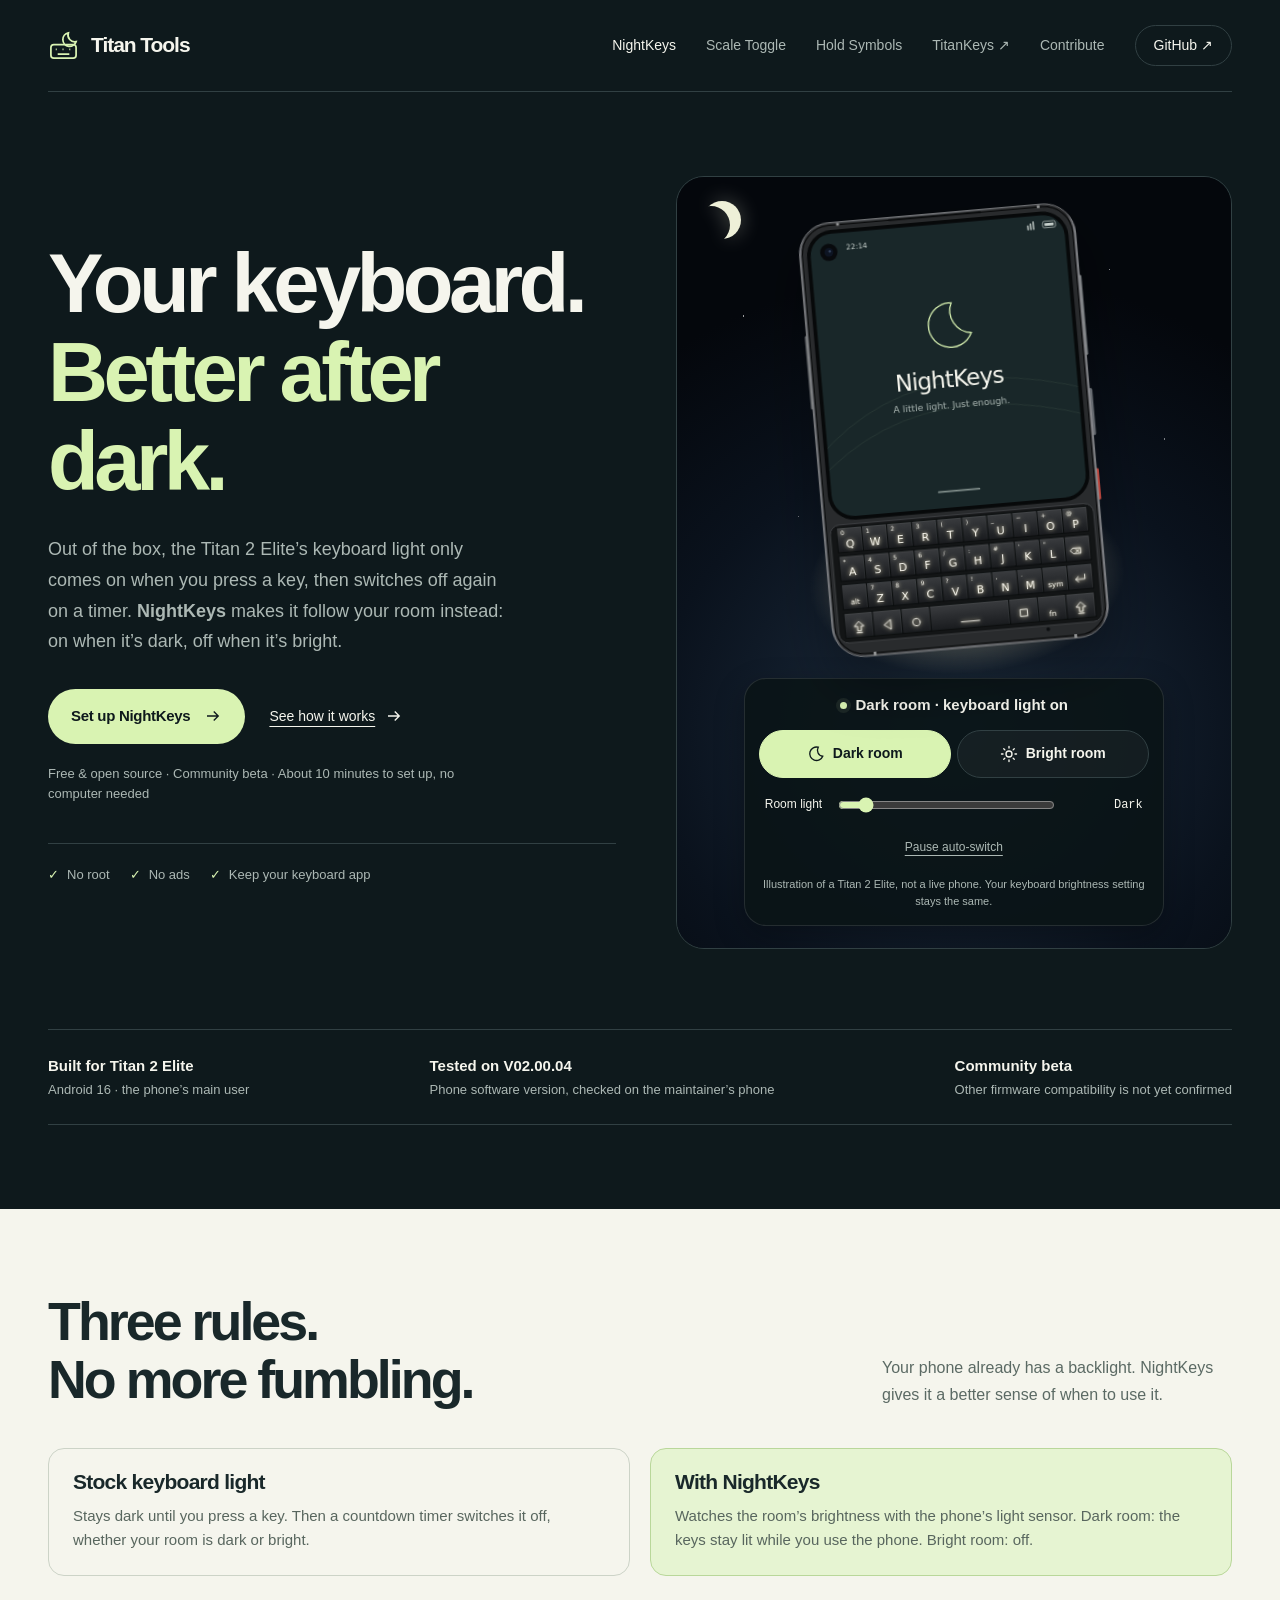
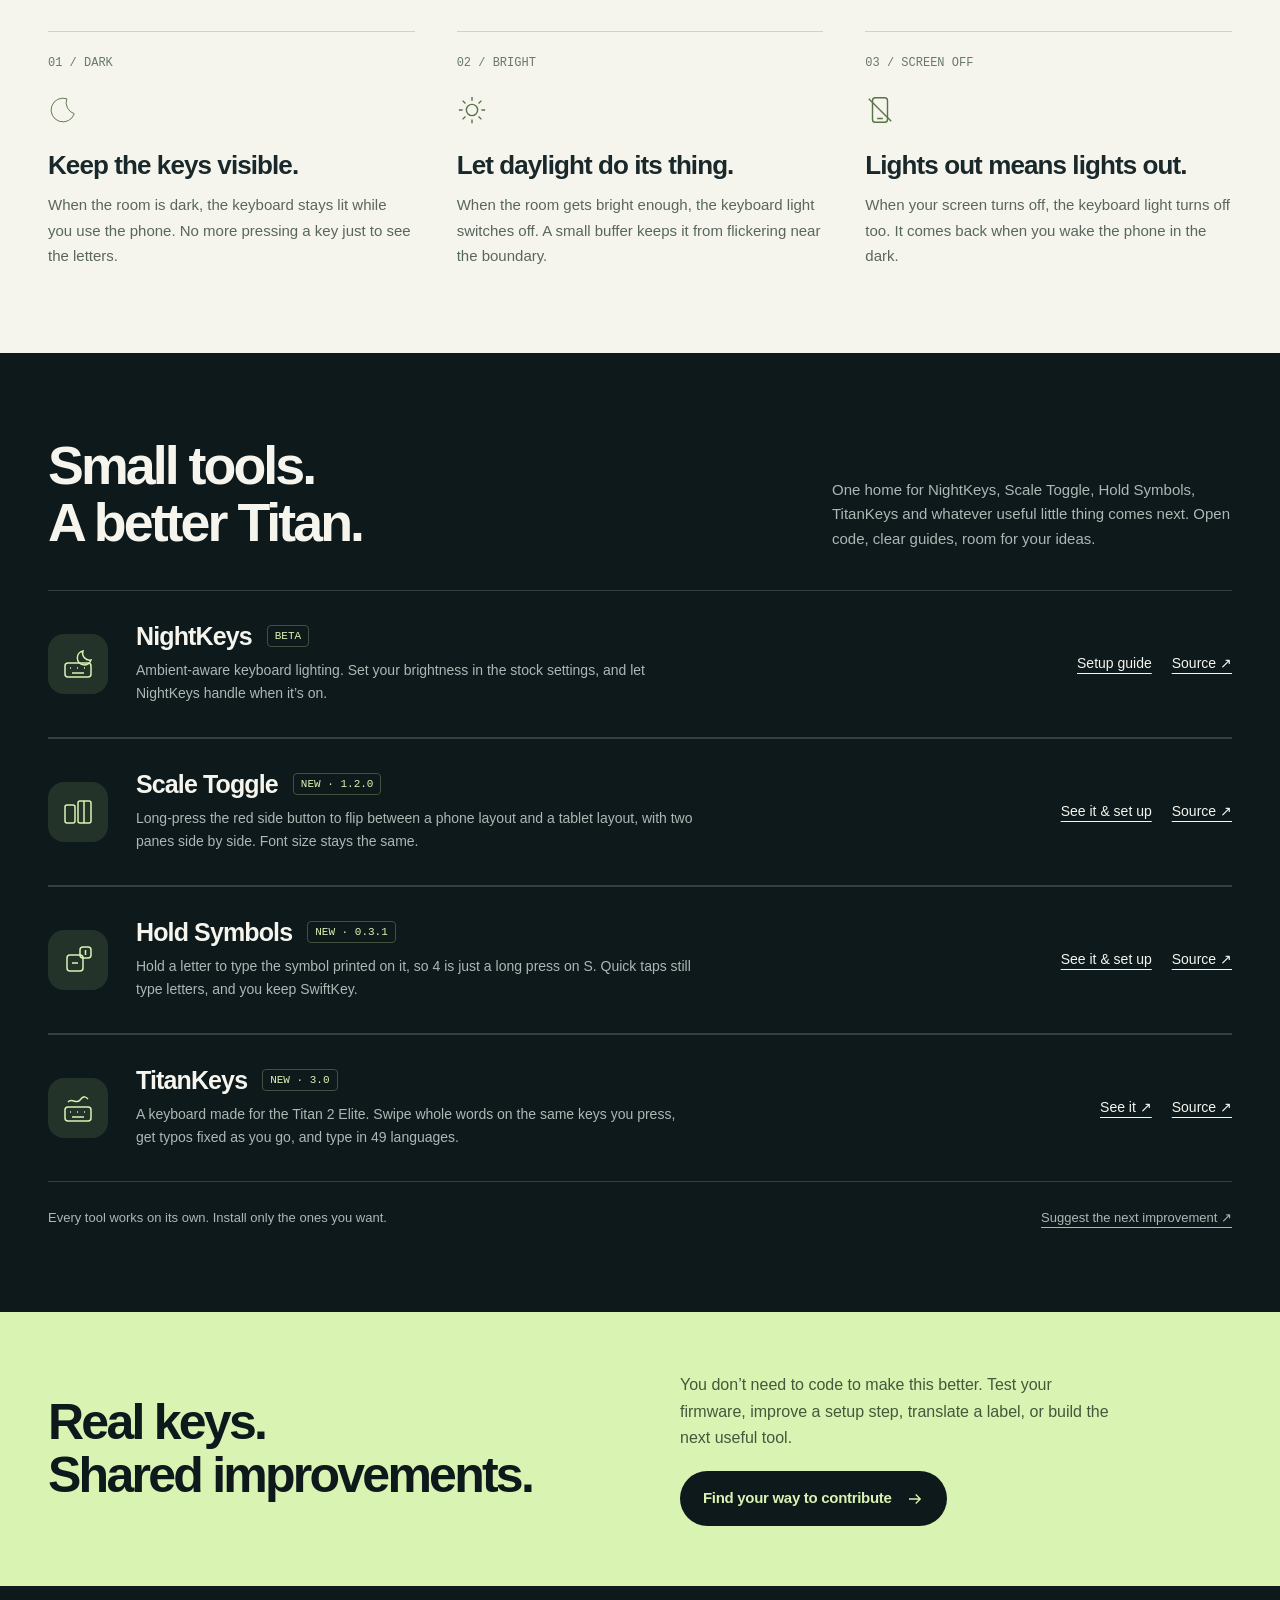
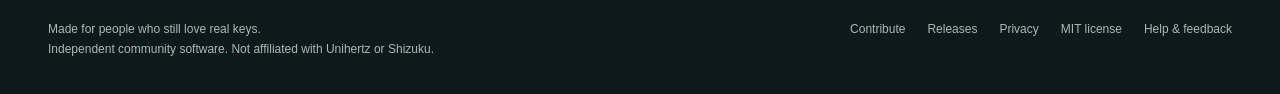
==== commit ccac6749: "site: TitanKeys in the menu and the catalogue" ====
--- a/site/index.html
+++ b/site/index.html
@@ -1,6 +1,6 @@
 <!doctype html>
 <html lang="en"><head><meta charset="utf-8"><meta name="viewport" content="width=device-width,initial-scale=1"><title>Titan Tools — NightKeys for the Titan 2 Elite</title><meta name="description" content="Automatic keyboard backlighting for your Titan 2 Elite. Explore NightKeys, see it in action, and follow the friendly setup guide."><meta name="theme-color" content="#0e191c"><link rel="canonical" href="https://jasonlok000.github.io/titan2-nightkeys/"><meta property="og:title" content="Titan Tools — NightKeys"><meta property="og:description" content="Your keyboard. Better after dark."><meta property="og:type" content="website"><link rel="icon" href="assets/favicon.svg" type="image/svg+xml"><link rel="stylesheet" href="assets/styles.css"><script src="assets/site.js" defer></script></head>
-<body><a class="skip" href="#main">Skip to content</a><header class="site-header wrap"><a class="brand" href="./" aria-label="Titan Tools home"><svg viewBox="0 0 32 32" aria-hidden="true"><rect x="3" y="15" width="26" height="14" rx="3"/><path d="M8 20h1m6 0h1m6 0h1M10 25h12M21 3a7 7 0 1 0 8 9 7 7 0 0 1-8-9Z"/></svg>Titan Tools</a><nav class="site-nav" aria-label="Main navigation"><a href="./#nightkeys" aria-current="page">NightKeys</a><a href="scale-toggle.html">Scale Toggle</a><a href="hold-symbols.html">Hold Symbols</a><a href="contribute.html">Contribute</a><a class="github" href="https://github.com/jasonlok000/titan2-nightkeys">GitHub ↗</a></nav></header>
+<body><a class="skip" href="#main">Skip to content</a><header class="site-header wrap"><a class="brand" href="./" aria-label="Titan Tools home"><svg viewBox="0 0 32 32" aria-hidden="true"><rect x="3" y="15" width="26" height="14" rx="3"/><path d="M8 20h1m6 0h1m6 0h1M10 25h12M21 3a7 7 0 1 0 8 9 7 7 0 0 1-8-9Z"/></svg>Titan Tools</a><nav class="site-nav" aria-label="Main navigation"><a href="./#nightkeys" aria-current="page">NightKeys</a><a href="scale-toggle.html">Scale Toggle</a><a href="hold-symbols.html">Hold Symbols</a><a href="https://jasonlok000.github.io/titankeys/">TitanKeys ↗</a><a href="contribute.html">Contribute</a><a class="github" href="https://github.com/jasonlok000/titan2-nightkeys">GitHub ↗</a></nav></header>
 <main id="main">
 <section class="hero wrap" id="nightkeys"><div class="hero-copy"><h1>Your keyboard.<br><span>Better after dark.</span></h1><p class="lede">Out of the box, the Titan 2 Elite’s keyboard light only comes on when you press a key, then switches off again on a timer. <strong>NightKeys</strong> makes it follow your room instead: on when it’s dark, off when it’s bright.</p><div class="hero-actions"><a class="button" href="setup.html">Set up NightKeys <svg viewBox="0 0 24 24" aria-hidden="true"><path d="M4 12h15m-6-6 6 6-6 6"/></svg></a><a class="text-link" href="#demo">See how it works <svg viewBox="0 0 24 24" aria-hidden="true"><path d="M4 12h15m-6-6 6 6-6 6"/></svg></a></div><p class="fine">Free &amp; open source · Community beta · About 10 minutes to set up, no computer needed</p><div class="proof"><span>No root</span><span>No ads</span><span>Keep your keyboard app</span></div></div>
 <section class="demo" id="demo" data-room="dark" aria-label="Demo: dark room and bright room"><div class="room" aria-hidden="true"><div class="room-night"><span class="moon"></span></div><div class="room-day"><span class="sun"></span></div></div><div class="demo-scene"><div class="phone" data-phone data-lit="true" data-screen="true" aria-hidden="true">
@@ -74,6 +74,6 @@
 </g></g><circle cx="241" cy="465" r="2" fill="#0d0f11"/></svg></div></div><div class="demo-panel"><p class="demo-caption" aria-live="polite"><span class="status-dot" aria-hidden="true"></span><span id="demo-status">Dark room · keyboard light on</span></p><div class="demo-preset needs-js" role="group" aria-label="Choose a room"><button type="button" data-preset="dark" aria-pressed="true"><svg viewBox="0 0 24 24" aria-hidden="true"><path d="M15 3a9 9 0 1 0 6 12A8 8 0 0 1 15 3Z"/></svg>Dark room</button><button type="button" data-preset="bright" aria-pressed="false"><svg viewBox="0 0 24 24" aria-hidden="true"><circle cx="12" cy="12" r="4"/><path d="M12 2v2m0 16v2M2 12h2m16 0h2M5 5l1.5 1.5m11 11L19 19M5 19l1.5-1.5m11-11L19 5"/></svg>Bright room</button></div><div class="light-control needs-js"><label for="room-light">Room light</label><input id="room-light" type="range" min="0" max="30" value="3" step="1" aria-valuetext="Dark"><output id="light-output" for="room-light">Dark</output></div><button type="button" class="demo-auto needs-js" id="demo-auto">Pause auto-switch</button><p class="fine">Illustration of a Titan 2 Elite, not a live phone. Your keyboard brightness setting stays the same.</p></div></section></section>
 <div class="compatibility wrap"><div><strong>Built for Titan 2 Elite</strong><span>Android 16 · the phone’s main user</span></div><div><strong>Tested on V02.00.04</strong><span>Phone software version, checked on the maintainer’s phone</span></div><div><strong>Community beta</strong><span>Other firmware compatibility is not yet confirmed</span></div></div>
 <section class="paper"><div class="rules wrap"><div class="section-intro"><h2>Three rules.<br>No more fumbling.</h2><p>Your phone already has a backlight. NightKeys gives it a better sense of when to use it.</p></div><div class="compare"><div><h3>Stock keyboard light</h3><p>Stays dark until you press a key. Then a countdown timer switches it off, whether your room is dark or bright.</p></div><div class="compare-new"><h3>With NightKeys</h3><p>Watches the room’s brightness with the phone’s light sensor. Dark room: the keys stay lit while you use the phone. Bright room: off.</p></div></div><div class="rule-grid"><article class="rule"><div class="rule-num">01 / DARK</div><svg viewBox="0 0 48 48" aria-hidden="true"><path d="M30 6A19 19 0 1 0 42 30 19 19 0 0 1 30 6Z"/></svg><h3>Keep the keys visible.</h3><p>When the room is dark, the keyboard stays lit while you use the phone. No more pressing a key just to see the letters.</p></article><article class="rule"><div class="rule-num">02 / BRIGHT</div><svg viewBox="0 0 32 32" aria-hidden="true"><circle cx="16" cy="16" r="6"/><path d="M16 2v4m0 20v4M2 16h4m20 0h4M6 6l3 3m14 14 3 3M6 26l3-3M23 9l3-3"/></svg><h3>Let daylight do its thing.</h3><p>When the room gets bright enough, the keyboard light switches off. A small buffer keeps it from flickering near the boundary.</p></article><article class="rule"><div class="rule-num">03 / SCREEN OFF</div><svg viewBox="0 0 32 32" aria-hidden="true"><rect x="8" y="3" width="16" height="26" rx="3"/><path d="M13 25h6M4 4l24 24"/></svg><h3>Lights out means lights out.</h3><p>When your screen turns off, the keyboard light turns off too. It comes back when you wake the phone in the dark.</p></article></div></div></section>
-<section class="tools wrap" id="tools"><div class="tools-heading"><h2>Small tools.<br>A better Titan.</h2><p>One home for NightKeys, Scale Toggle, Hold Symbols and whatever useful little thing comes next. Open code, clear guides, room for your ideas.</p></div><div id="tool-catalogue"><article class="tool-row" data-tool="nightkeys"><div class="tool-icon" aria-hidden="true"><svg viewBox="0 0 32 32"><rect x="3" y="15" width="26" height="14" rx="3"/><path d="M8 20h1m6 0h1m6 0h1M10 25h12M21 3a7 7 0 1 0 8 9 7 7 0 0 1-8-9Z"/></svg></div><div class="tool-copy"><h3>NightKeys <span class="release-status">BETA</span></h3><p>Ambient-aware keyboard lighting. Set your brightness in the stock settings, and let NightKeys handle when it’s on.</p></div><div class="tool-links"><a href="setup.html">Setup guide</a><a href="https://github.com/jasonlok000/titan2-nightkeys">Source ↗</a></div></article><article class="tool-row" data-tool="scale-toggle"><div class="tool-icon" aria-hidden="true"><svg viewBox="0 0 32 32"><rect x="3" y="9" width="10" height="18" rx="2"/><rect x="16" y="5" width="13" height="22" rx="2"/><path d="M22 5v22M8 23h0"/></svg></div><div class="tool-copy"><h3>Scale Toggle <span class="release-status">NEW · 1.2.0</span></h3><p>Long-press the red side button to flip between a phone layout and a tablet layout, with two panes side by side. Font size stays the same.</p></div><div class="tool-links"><a href="scale-toggle.html">See it &amp; set up</a><a href="https://github.com/jasonlok000/titan2-nightkeys/releases/tag/scaletoggle-v1.2.0">Source ↗</a></div></article><article class="tool-row" data-tool="hold-symbols"><div class="tool-icon" aria-hidden="true"><svg viewBox="0 0 32 32"><rect x="5" y="11" width="16" height="16" rx="3"/><path d="M10 19h6"/><rect x="18" y="3" width="11" height="11" rx="3"/><path d="M23.5 6v5"/></svg></div><div class="tool-copy"><h3>Hold Symbols <span class="release-status">NEW · 0.3.1</span></h3><p>Hold a letter to type the symbol printed on it, so 4 is just a long press on S. Quick taps still type letters, and you keep SwiftKey.</p></div><div class="tool-links"><a href="hold-symbols.html">See it &amp; set up</a><a href="https://github.com/jasonlok000/titan2-nightkeys/releases/tag/holdsymbols-v0.3.1">Source ↗</a></div></article></div><div class="tool-note"><p>Every tool works on its own. Install only the ones you want.</p><a href="contribute.html#new-tools">Suggest the next improvement ↗</a></div></section>
+<section class="tools wrap" id="tools"><div class="tools-heading"><h2>Small tools.<br>A better Titan.</h2><p>One home for NightKeys, Scale Toggle, Hold Symbols, TitanKeys and whatever useful little thing comes next. Open code, clear guides, room for your ideas.</p></div><div id="tool-catalogue"><article class="tool-row" data-tool="nightkeys"><div class="tool-icon" aria-hidden="true"><svg viewBox="0 0 32 32"><rect x="3" y="15" width="26" height="14" rx="3"/><path d="M8 20h1m6 0h1m6 0h1M10 25h12M21 3a7 7 0 1 0 8 9 7 7 0 0 1-8-9Z"/></svg></div><div class="tool-copy"><h3>NightKeys <span class="release-status">BETA</span></h3><p>Ambient-aware keyboard lighting. Set your brightness in the stock settings, and let NightKeys handle when it’s on.</p></div><div class="tool-links"><a href="setup.html">Setup guide</a><a href="https://github.com/jasonlok000/titan2-nightkeys">Source ↗</a></div></article><article class="tool-row" data-tool="scale-toggle"><div class="tool-icon" aria-hidden="true"><svg viewBox="0 0 32 32"><rect x="3" y="9" width="10" height="18" rx="2"/><rect x="16" y="5" width="13" height="22" rx="2"/><path d="M22 5v22M8 23h0"/></svg></div><div class="tool-copy"><h3>Scale Toggle <span class="release-status">NEW · 1.2.0</span></h3><p>Long-press the red side button to flip between a phone layout and a tablet layout, with two panes side by side. Font size stays the same.</p></div><div class="tool-links"><a href="scale-toggle.html">See it &amp; set up</a><a href="https://github.com/jasonlok000/titan2-nightkeys/releases/tag/scaletoggle-v1.2.0">Source ↗</a></div></article><article class="tool-row" data-tool="hold-symbols"><div class="tool-icon" aria-hidden="true"><svg viewBox="0 0 32 32"><rect x="5" y="11" width="16" height="16" rx="3"/><path d="M10 19h6"/><rect x="18" y="3" width="11" height="11" rx="3"/><path d="M23.5 6v5"/></svg></div><div class="tool-copy"><h3>Hold Symbols <span class="release-status">NEW · 0.3.1</span></h3><p>Hold a letter to type the symbol printed on it, so 4 is just a long press on S. Quick taps still type letters, and you keep SwiftKey.</p></div><div class="tool-links"><a href="hold-symbols.html">See it &amp; set up</a><a href="https://github.com/jasonlok000/titan2-nightkeys/releases/tag/holdsymbols-v0.3.1">Source ↗</a></div></article><article class="tool-row" data-tool="titankeys"><div class="tool-icon" aria-hidden="true"><svg viewBox="0 0 32 32"><rect x="3" y="15" width="26" height="14" rx="3"/><path d="M8 20h1m6 0h1m6 0h1M10 25h12"/><path d="M6 10c4-5 8 3 12-2s6-3 8-1"/></svg></div><div class="tool-copy"><h3>TitanKeys <span class="release-status">NEW · 3.0</span></h3><p>A keyboard made for the Titan 2 Elite. Swipe whole words on the same keys you press, get typos fixed as you go, and type in 49 languages.</p></div><div class="tool-links"><a href="https://jasonlok000.github.io/titankeys/">See it ↗</a><a href="https://github.com/jasonlok000/titankeys">Source ↗</a></div></article></div><div class="tool-note"><p>Every tool works on its own. Install only the ones you want.</p><a href="contribute.html#new-tools">Suggest the next improvement ↗</a></div></section>
 <section class="contribute-band"><div class="contribute-inner wrap"><h2>Real keys.<br>Shared improvements.</h2><div><p>You don’t need to code to make this better. Test your firmware, improve a setup step, translate a label, or build the next useful tool.</p><a class="button" href="contribute.html">Find your way to contribute <svg viewBox="0 0 24 24" aria-hidden="true"><path d="M4 12h15m-6-6 6 6-6 6"/></svg></a></div></div></section></main>
 <footer class="site-footer wrap"><p>Made for people who still love real keys.<br>Independent community software. Not affiliated with Unihertz or Shizuku.</p><nav class="footer-links" aria-label="Footer"><a href="contribute.html">Contribute</a><a href="https://github.com/jasonlok000/titan2-nightkeys/releases">Releases</a><a href="privacy.html">Privacy</a><a href="https://github.com/jasonlok000/titan2-nightkeys/blob/main/LICENSE">MIT license</a><a href="https://github.com/jasonlok000/titan2-nightkeys/issues">Help &amp; feedback</a></nav></footer></body></html>
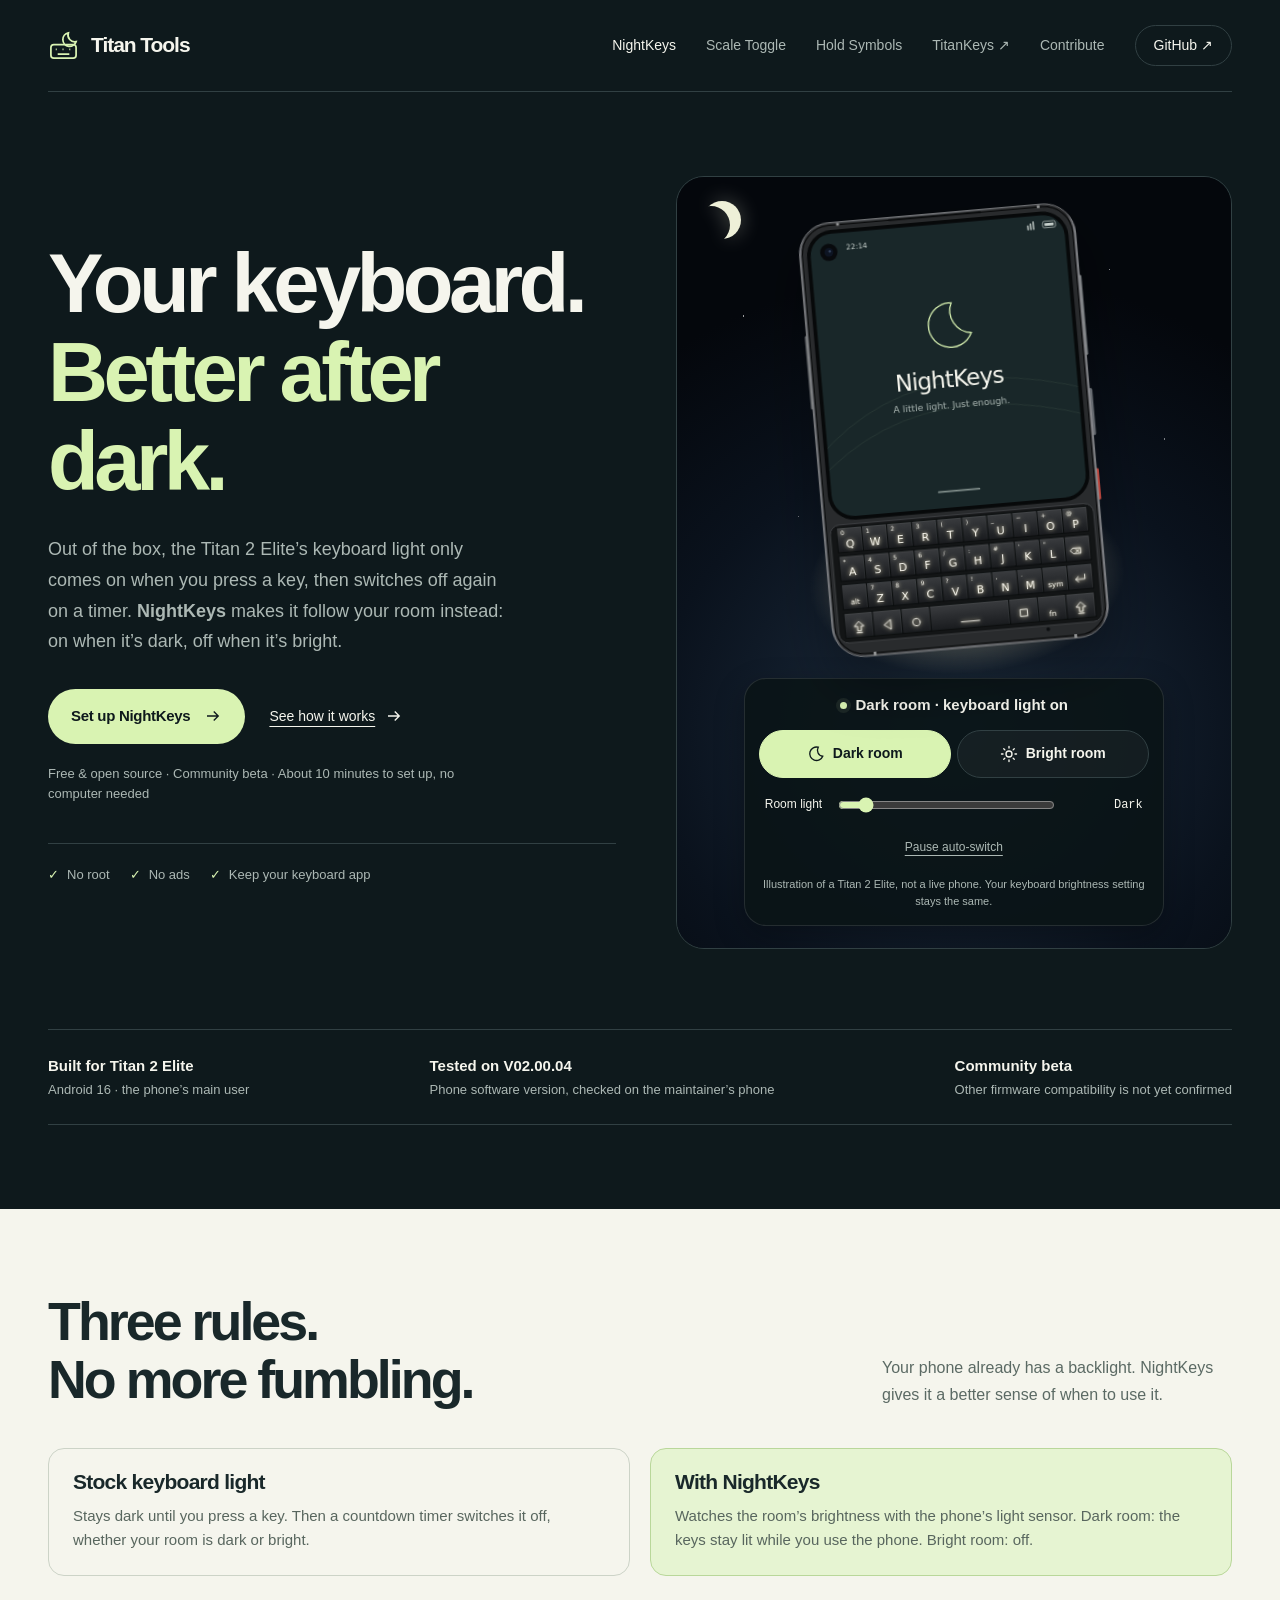
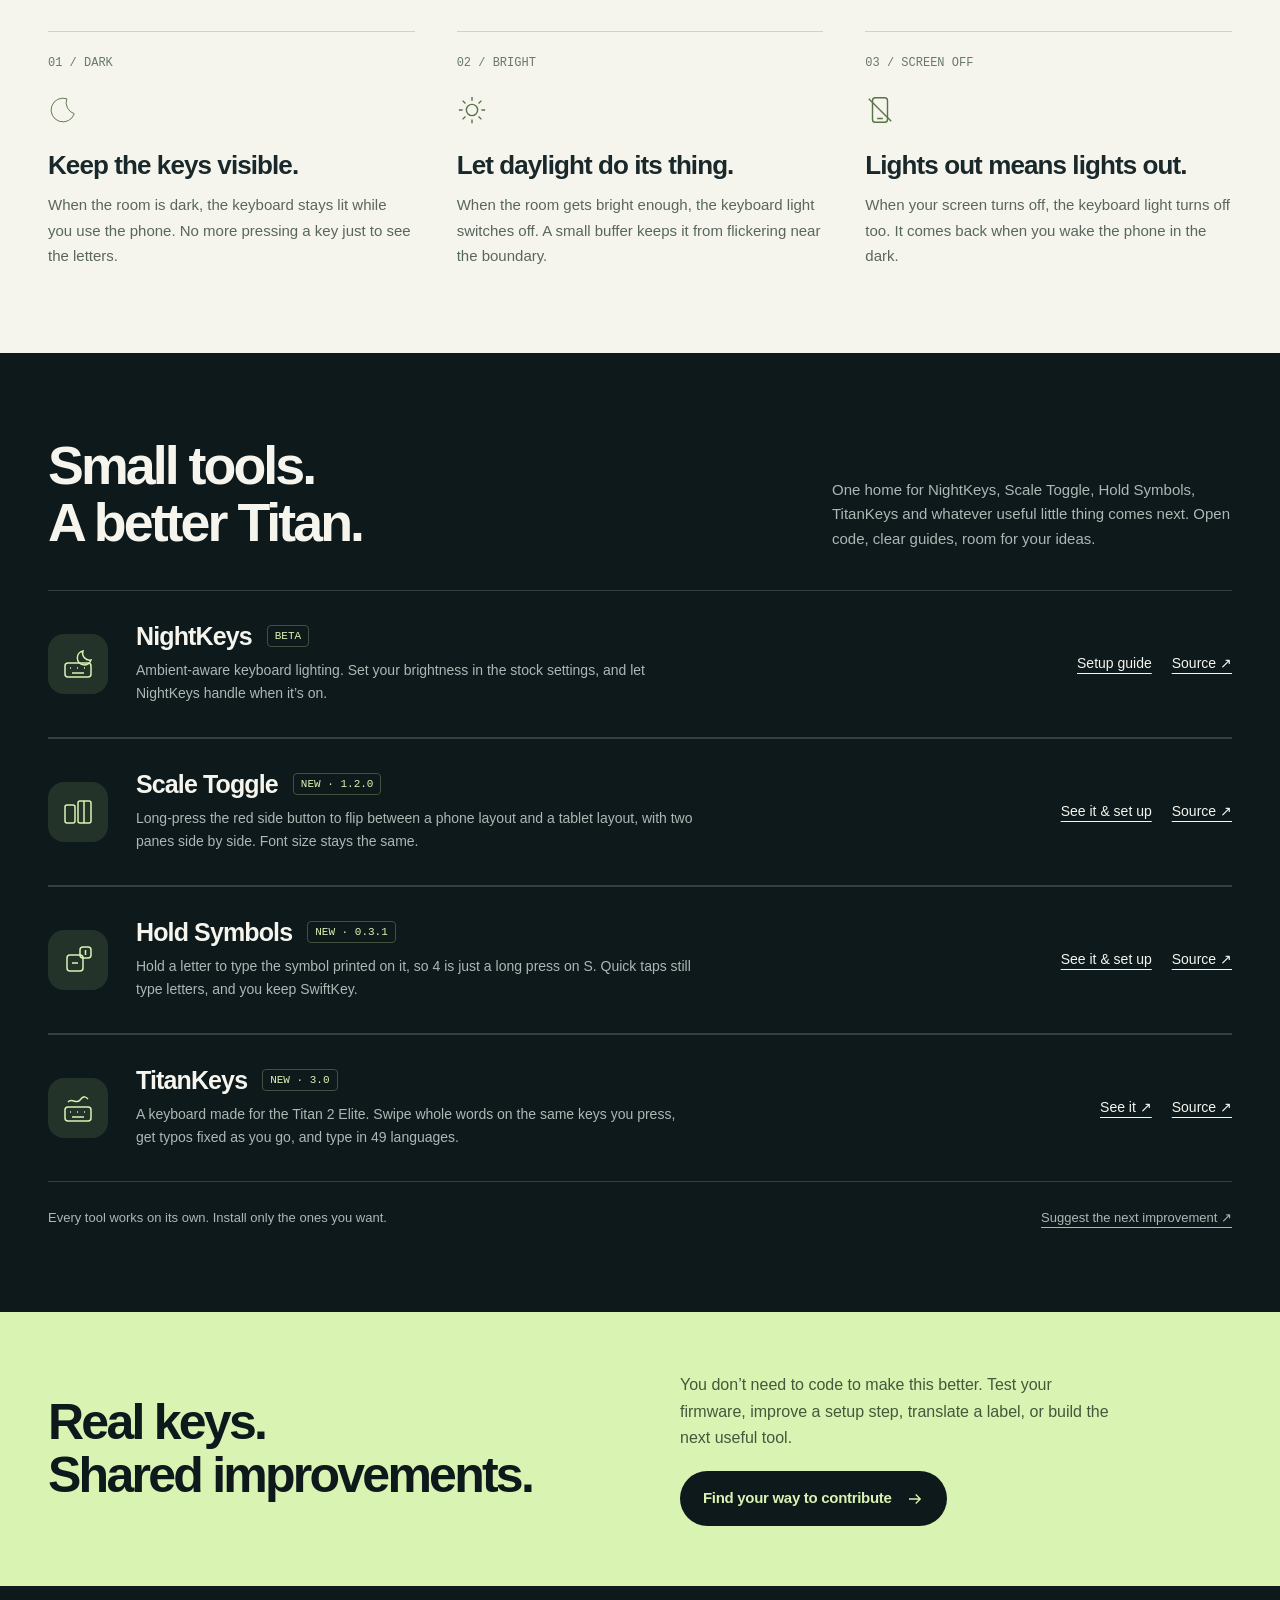
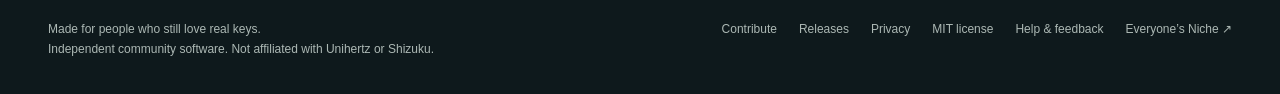
==== commit 3794a616: "site: footer link to Everyone's Niche" ====
--- a/site/index.html
+++ b/site/index.html
@@ -1,6 +1,6 @@
 <!doctype html>
 <html lang="en"><head><meta charset="utf-8"><meta name="viewport" content="width=device-width,initial-scale=1"><title>Titan Tools — NightKeys for the Titan 2 Elite</title><meta name="description" content="Automatic keyboard backlighting for your Titan 2 Elite. Explore NightKeys, see it in action, and follow the friendly setup guide."><meta name="theme-color" content="#0e191c"><link rel="canonical" href="https://jasonlok000.github.io/titan2-nightkeys/"><meta property="og:title" content="Titan Tools — NightKeys"><meta property="og:description" content="Your keyboard. Better after dark."><meta property="og:type" content="website"><link rel="icon" href="assets/favicon.svg" type="image/svg+xml"><link rel="stylesheet" href="assets/styles.css"><script src="assets/site.js" defer></script></head>
-<body><a class="skip" href="#main">Skip to content</a><header class="site-header wrap"><a class="brand" href="./" aria-label="Titan Tools home"><svg viewBox="0 0 32 32" aria-hidden="true"><rect x="3" y="15" width="26" height="14" rx="3"/><path d="M8 20h1m6 0h1m6 0h1M10 25h12M21 3a7 7 0 1 0 8 9 7 7 0 0 1-8-9Z"/></svg>Titan Tools</a><nav class="site-nav" aria-label="Main navigation"><a href="./#nightkeys" aria-current="page">NightKeys</a><a href="scale-toggle.html">Scale Toggle</a><a href="hold-symbols.html">Hold Symbols</a><a href="https://jasonlok000.github.io/titankeys/">TitanKeys ↗</a><a href="contribute.html">Contribute</a><a class="github" href="https://github.com/jasonlok000/titan2-nightkeys">GitHub ↗</a></nav></header>
+<body><a class="skip" href="#main">Skip to content</a><header class="site-header wrap"><a class="brand" href="./" aria-label="Titan Tools home"><svg viewBox="0 0 32 32" aria-hidden="true"><rect x="3" y="15" width="26" height="14" rx="3"/><path d="M8 20h1m6 0h1m6 0h1M10 25h12M21 3a7 7 0 1 0 8 9 7 7 0 0 1-8-9Z"/></svg>Titan Tools</a><nav class="site-nav" aria-label="Main navigation"><a href="./#nightkeys" aria-current="page">NightKeys</a><a href="scale-toggle.html">Scale Toggle</a><a href="hold-symbols.html">Hold Symbols</a><a href="https://everyones-niche.com/titankeys/">TitanKeys ↗</a><a href="contribute.html">Contribute</a><a class="github" href="https://github.com/jasonlok000/titan2-nightkeys">GitHub ↗</a></nav></header>
 <main id="main">
 <section class="hero wrap" id="nightkeys"><div class="hero-copy"><h1>Your keyboard.<br><span>Better after dark.</span></h1><p class="lede">Out of the box, the Titan 2 Elite’s keyboard light only comes on when you press a key, then switches off again on a timer. <strong>NightKeys</strong> makes it follow your room instead: on when it’s dark, off when it’s bright.</p><div class="hero-actions"><a class="button" href="setup.html">Set up NightKeys <svg viewBox="0 0 24 24" aria-hidden="true"><path d="M4 12h15m-6-6 6 6-6 6"/></svg></a><a class="text-link" href="#demo">See how it works <svg viewBox="0 0 24 24" aria-hidden="true"><path d="M4 12h15m-6-6 6 6-6 6"/></svg></a></div><p class="fine">Free &amp; open source · Community beta · About 10 minutes to set up, no computer needed</p><div class="proof"><span>No root</span><span>No ads</span><span>Keep your keyboard app</span></div></div>
 <section class="demo" id="demo" data-room="dark" aria-label="Demo: dark room and bright room"><div class="room" aria-hidden="true"><div class="room-night"><span class="moon"></span></div><div class="room-day"><span class="sun"></span></div></div><div class="demo-scene"><div class="phone" data-phone data-lit="true" data-screen="true" aria-hidden="true">
@@ -74,6 +74,6 @@
 </g></g><circle cx="241" cy="465" r="2" fill="#0d0f11"/></svg></div></div><div class="demo-panel"><p class="demo-caption" aria-live="polite"><span class="status-dot" aria-hidden="true"></span><span id="demo-status">Dark room · keyboard light on</span></p><div class="demo-preset needs-js" role="group" aria-label="Choose a room"><button type="button" data-preset="dark" aria-pressed="true"><svg viewBox="0 0 24 24" aria-hidden="true"><path d="M15 3a9 9 0 1 0 6 12A8 8 0 0 1 15 3Z"/></svg>Dark room</button><button type="button" data-preset="bright" aria-pressed="false"><svg viewBox="0 0 24 24" aria-hidden="true"><circle cx="12" cy="12" r="4"/><path d="M12 2v2m0 16v2M2 12h2m16 0h2M5 5l1.5 1.5m11 11L19 19M5 19l1.5-1.5m11-11L19 5"/></svg>Bright room</button></div><div class="light-control needs-js"><label for="room-light">Room light</label><input id="room-light" type="range" min="0" max="30" value="3" step="1" aria-valuetext="Dark"><output id="light-output" for="room-light">Dark</output></div><button type="button" class="demo-auto needs-js" id="demo-auto">Pause auto-switch</button><p class="fine">Illustration of a Titan 2 Elite, not a live phone. Your keyboard brightness setting stays the same.</p></div></section></section>
 <div class="compatibility wrap"><div><strong>Built for Titan 2 Elite</strong><span>Android 16 · the phone’s main user</span></div><div><strong>Tested on V02.00.04</strong><span>Phone software version, checked on the maintainer’s phone</span></div><div><strong>Community beta</strong><span>Other firmware compatibility is not yet confirmed</span></div></div>
 <section class="paper"><div class="rules wrap"><div class="section-intro"><h2>Three rules.<br>No more fumbling.</h2><p>Your phone already has a backlight. NightKeys gives it a better sense of when to use it.</p></div><div class="compare"><div><h3>Stock keyboard light</h3><p>Stays dark until you press a key. Then a countdown timer switches it off, whether your room is dark or bright.</p></div><div class="compare-new"><h3>With NightKeys</h3><p>Watches the room’s brightness with the phone’s light sensor. Dark room: the keys stay lit while you use the phone. Bright room: off.</p></div></div><div class="rule-grid"><article class="rule"><div class="rule-num">01 / DARK</div><svg viewBox="0 0 48 48" aria-hidden="true"><path d="M30 6A19 19 0 1 0 42 30 19 19 0 0 1 30 6Z"/></svg><h3>Keep the keys visible.</h3><p>When the room is dark, the keyboard stays lit while you use the phone. No more pressing a key just to see the letters.</p></article><article class="rule"><div class="rule-num">02 / BRIGHT</div><svg viewBox="0 0 32 32" aria-hidden="true"><circle cx="16" cy="16" r="6"/><path d="M16 2v4m0 20v4M2 16h4m20 0h4M6 6l3 3m14 14 3 3M6 26l3-3M23 9l3-3"/></svg><h3>Let daylight do its thing.</h3><p>When the room gets bright enough, the keyboard light switches off. A small buffer keeps it from flickering near the boundary.</p></article><article class="rule"><div class="rule-num">03 / SCREEN OFF</div><svg viewBox="0 0 32 32" aria-hidden="true"><rect x="8" y="3" width="16" height="26" rx="3"/><path d="M13 25h6M4 4l24 24"/></svg><h3>Lights out means lights out.</h3><p>When your screen turns off, the keyboard light turns off too. It comes back when you wake the phone in the dark.</p></article></div></div></section>
-<section class="tools wrap" id="tools"><div class="tools-heading"><h2>Small tools.<br>A better Titan.</h2><p>One home for NightKeys, Scale Toggle, Hold Symbols, TitanKeys and whatever useful little thing comes next. Open code, clear guides, room for your ideas.</p></div><div id="tool-catalogue"><article class="tool-row" data-tool="nightkeys"><div class="tool-icon" aria-hidden="true"><svg viewBox="0 0 32 32"><rect x="3" y="15" width="26" height="14" rx="3"/><path d="M8 20h1m6 0h1m6 0h1M10 25h12M21 3a7 7 0 1 0 8 9 7 7 0 0 1-8-9Z"/></svg></div><div class="tool-copy"><h3>NightKeys <span class="release-status">BETA</span></h3><p>Ambient-aware keyboard lighting. Set your brightness in the stock settings, and let NightKeys handle when it’s on.</p></div><div class="tool-links"><a href="setup.html">Setup guide</a><a href="https://github.com/jasonlok000/titan2-nightkeys">Source ↗</a></div></article><article class="tool-row" data-tool="scale-toggle"><div class="tool-icon" aria-hidden="true"><svg viewBox="0 0 32 32"><rect x="3" y="9" width="10" height="18" rx="2"/><rect x="16" y="5" width="13" height="22" rx="2"/><path d="M22 5v22M8 23h0"/></svg></div><div class="tool-copy"><h3>Scale Toggle <span class="release-status">NEW · 1.2.0</span></h3><p>Long-press the red side button to flip between a phone layout and a tablet layout, with two panes side by side. Font size stays the same.</p></div><div class="tool-links"><a href="scale-toggle.html">See it &amp; set up</a><a href="https://github.com/jasonlok000/titan2-nightkeys/releases/tag/scaletoggle-v1.2.0">Source ↗</a></div></article><article class="tool-row" data-tool="hold-symbols"><div class="tool-icon" aria-hidden="true"><svg viewBox="0 0 32 32"><rect x="5" y="11" width="16" height="16" rx="3"/><path d="M10 19h6"/><rect x="18" y="3" width="11" height="11" rx="3"/><path d="M23.5 6v5"/></svg></div><div class="tool-copy"><h3>Hold Symbols <span class="release-status">NEW · 0.3.1</span></h3><p>Hold a letter to type the symbol printed on it, so 4 is just a long press on S. Quick taps still type letters, and you keep SwiftKey.</p></div><div class="tool-links"><a href="hold-symbols.html">See it &amp; set up</a><a href="https://github.com/jasonlok000/titan2-nightkeys/releases/tag/holdsymbols-v0.3.1">Source ↗</a></div></article><article class="tool-row" data-tool="titankeys"><div class="tool-icon" aria-hidden="true"><svg viewBox="0 0 32 32"><rect x="3" y="15" width="26" height="14" rx="3"/><path d="M8 20h1m6 0h1m6 0h1M10 25h12"/><path d="M6 10c4-5 8 3 12-2s6-3 8-1"/></svg></div><div class="tool-copy"><h3>TitanKeys <span class="release-status">NEW · 3.0</span></h3><p>A keyboard made for the Titan 2 Elite. Swipe whole words on the same keys you press, get typos fixed as you go, and type in 49 languages.</p></div><div class="tool-links"><a href="https://jasonlok000.github.io/titankeys/">See it ↗</a><a href="https://github.com/jasonlok000/titankeys">Source ↗</a></div></article></div><div class="tool-note"><p>Every tool works on its own. Install only the ones you want.</p><a href="contribute.html#new-tools">Suggest the next improvement ↗</a></div></section>
+<section class="tools wrap" id="tools"><div class="tools-heading"><h2>Small tools.<br>A better Titan.</h2><p>One home for NightKeys, Scale Toggle, Hold Symbols, TitanKeys and whatever useful little thing comes next. Open code, clear guides, room for your ideas.</p></div><div id="tool-catalogue"><article class="tool-row" data-tool="nightkeys"><div class="tool-icon" aria-hidden="true"><svg viewBox="0 0 32 32"><rect x="3" y="15" width="26" height="14" rx="3"/><path d="M8 20h1m6 0h1m6 0h1M10 25h12M21 3a7 7 0 1 0 8 9 7 7 0 0 1-8-9Z"/></svg></div><div class="tool-copy"><h3>NightKeys <span class="release-status">BETA</span></h3><p>Ambient-aware keyboard lighting. Set your brightness in the stock settings, and let NightKeys handle when it’s on.</p></div><div class="tool-links"><a href="setup.html">Setup guide</a><a href="https://github.com/jasonlok000/titan2-nightkeys">Source ↗</a></div></article><article class="tool-row" data-tool="scale-toggle"><div class="tool-icon" aria-hidden="true"><svg viewBox="0 0 32 32"><rect x="3" y="9" width="10" height="18" rx="2"/><rect x="16" y="5" width="13" height="22" rx="2"/><path d="M22 5v22M8 23h0"/></svg></div><div class="tool-copy"><h3>Scale Toggle <span class="release-status">NEW · 1.2.0</span></h3><p>Long-press the red side button to flip between a phone layout and a tablet layout, with two panes side by side. Font size stays the same.</p></div><div class="tool-links"><a href="scale-toggle.html">See it &amp; set up</a><a href="https://github.com/jasonlok000/titan2-nightkeys/releases/tag/scaletoggle-v1.2.0">Source ↗</a></div></article><article class="tool-row" data-tool="hold-symbols"><div class="tool-icon" aria-hidden="true"><svg viewBox="0 0 32 32"><rect x="5" y="11" width="16" height="16" rx="3"/><path d="M10 19h6"/><rect x="18" y="3" width="11" height="11" rx="3"/><path d="M23.5 6v5"/></svg></div><div class="tool-copy"><h3>Hold Symbols <span class="release-status">NEW · 0.3.1</span></h3><p>Hold a letter to type the symbol printed on it, so 4 is just a long press on S. Quick taps still type letters, and you keep SwiftKey.</p></div><div class="tool-links"><a href="hold-symbols.html">See it &amp; set up</a><a href="https://github.com/jasonlok000/titan2-nightkeys/releases/tag/holdsymbols-v0.3.1">Source ↗</a></div></article><article class="tool-row" data-tool="titankeys"><div class="tool-icon" aria-hidden="true"><svg viewBox="0 0 32 32"><rect x="3" y="15" width="26" height="14" rx="3"/><path d="M8 20h1m6 0h1m6 0h1M10 25h12"/><path d="M6 10c4-5 8 3 12-2s6-3 8-1"/></svg></div><div class="tool-copy"><h3>TitanKeys <span class="release-status">NEW · 3.0</span></h3><p>A keyboard made for the Titan 2 Elite. Swipe whole words on the same keys you press, get typos fixed as you go, and type in 49 languages.</p></div><div class="tool-links"><a href="https://everyones-niche.com/titankeys/">See it ↗</a><a href="https://github.com/jasonlok000/titankeys">Source ↗</a></div></article></div><div class="tool-note"><p>Every tool works on its own. Install only the ones you want.</p><a href="contribute.html#new-tools">Suggest the next improvement ↗</a></div></section>
 <section class="contribute-band"><div class="contribute-inner wrap"><h2>Real keys.<br>Shared improvements.</h2><div><p>You don’t need to code to make this better. Test your firmware, improve a setup step, translate a label, or build the next useful tool.</p><a class="button" href="contribute.html">Find your way to contribute <svg viewBox="0 0 24 24" aria-hidden="true"><path d="M4 12h15m-6-6 6 6-6 6"/></svg></a></div></div></section></main>
-<footer class="site-footer wrap"><p>Made for people who still love real keys.<br>Independent community software. Not affiliated with Unihertz or Shizuku.</p><nav class="footer-links" aria-label="Footer"><a href="contribute.html">Contribute</a><a href="https://github.com/jasonlok000/titan2-nightkeys/releases">Releases</a><a href="privacy.html">Privacy</a><a href="https://github.com/jasonlok000/titan2-nightkeys/blob/main/LICENSE">MIT license</a><a href="https://github.com/jasonlok000/titan2-nightkeys/issues">Help &amp; feedback</a></nav></footer></body></html>
+<footer class="site-footer wrap"><p>Made for people who still love real keys.<br>Independent community software. Not affiliated with Unihertz or Shizuku.</p><nav class="footer-links" aria-label="Footer"><a href="contribute.html">Contribute</a><a href="https://github.com/jasonlok000/titan2-nightkeys/releases">Releases</a><a href="privacy.html">Privacy</a><a href="https://github.com/jasonlok000/titan2-nightkeys/blob/main/LICENSE">MIT license</a><a href="https://github.com/jasonlok000/titan2-nightkeys/issues">Help &amp; feedback</a><a href="https://everyones-niche.com/">Everyone’s Niche ↗</a></nav></footer></body></html>
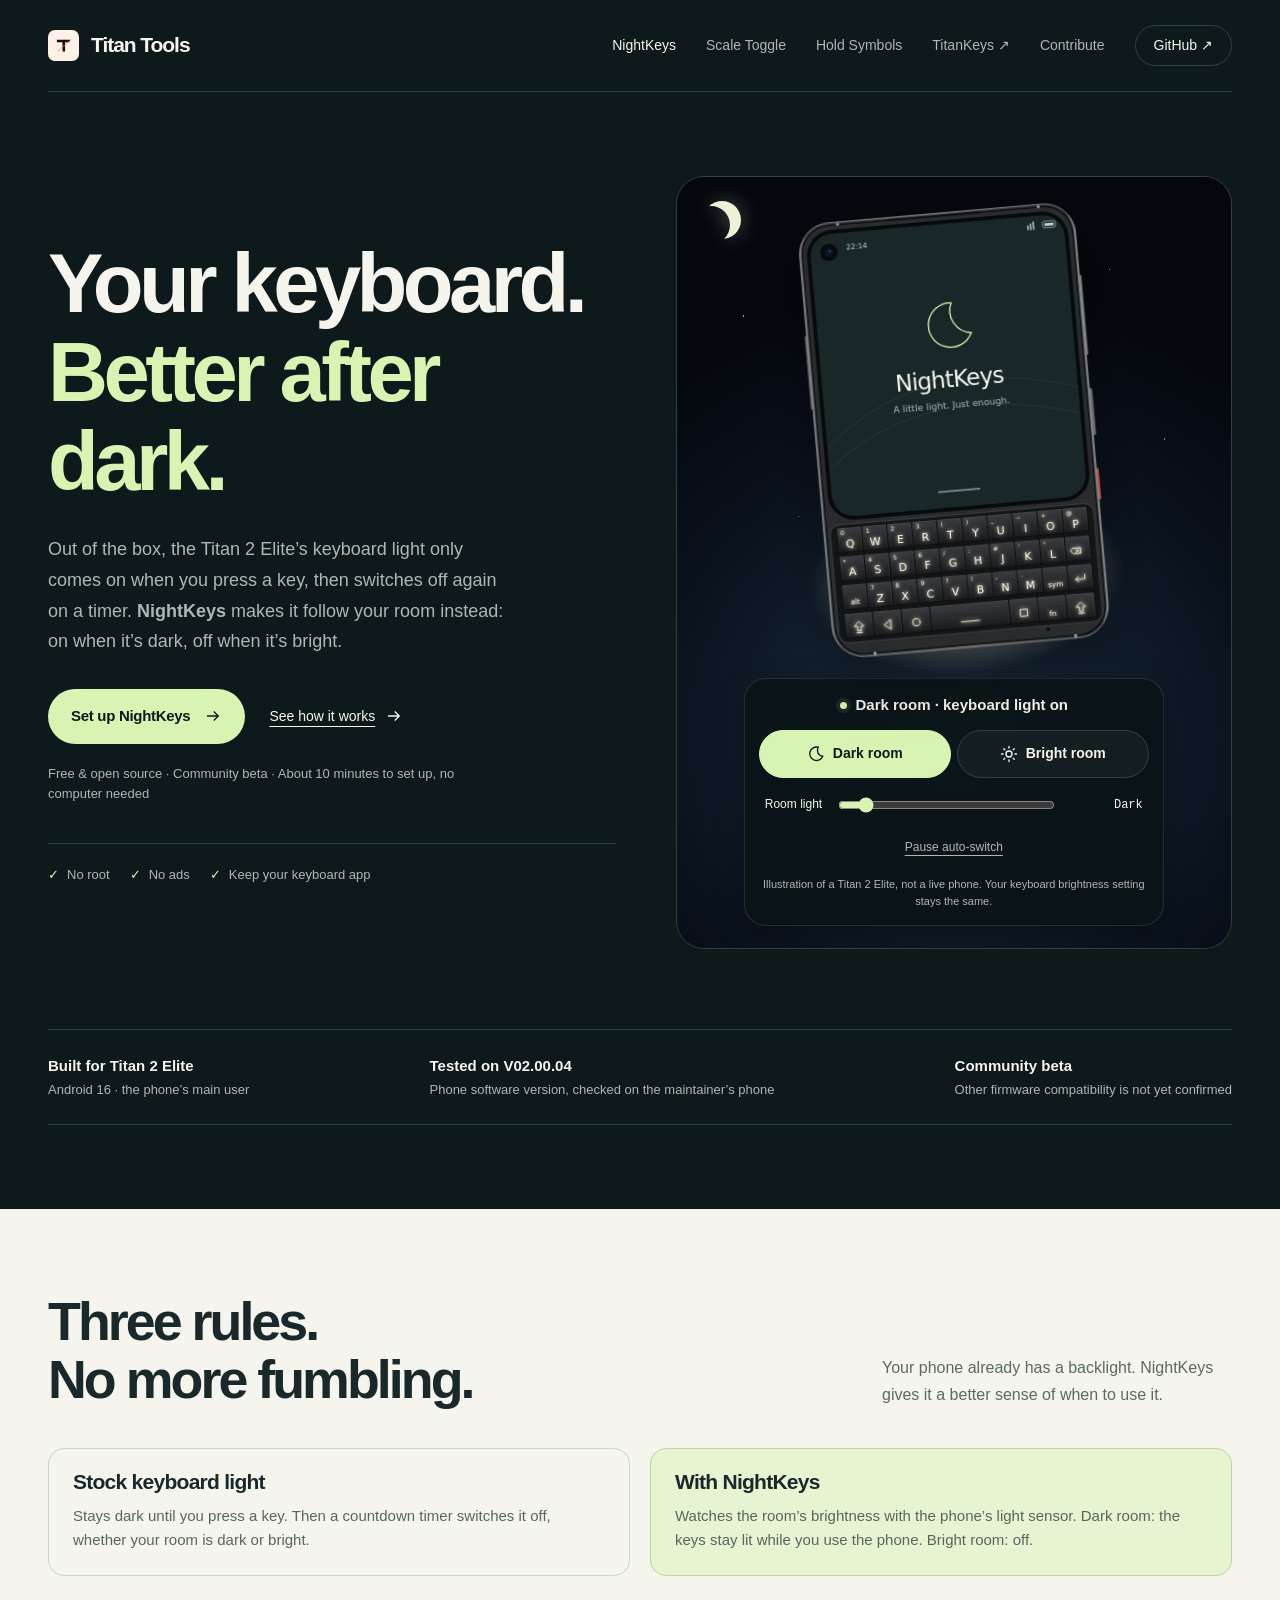
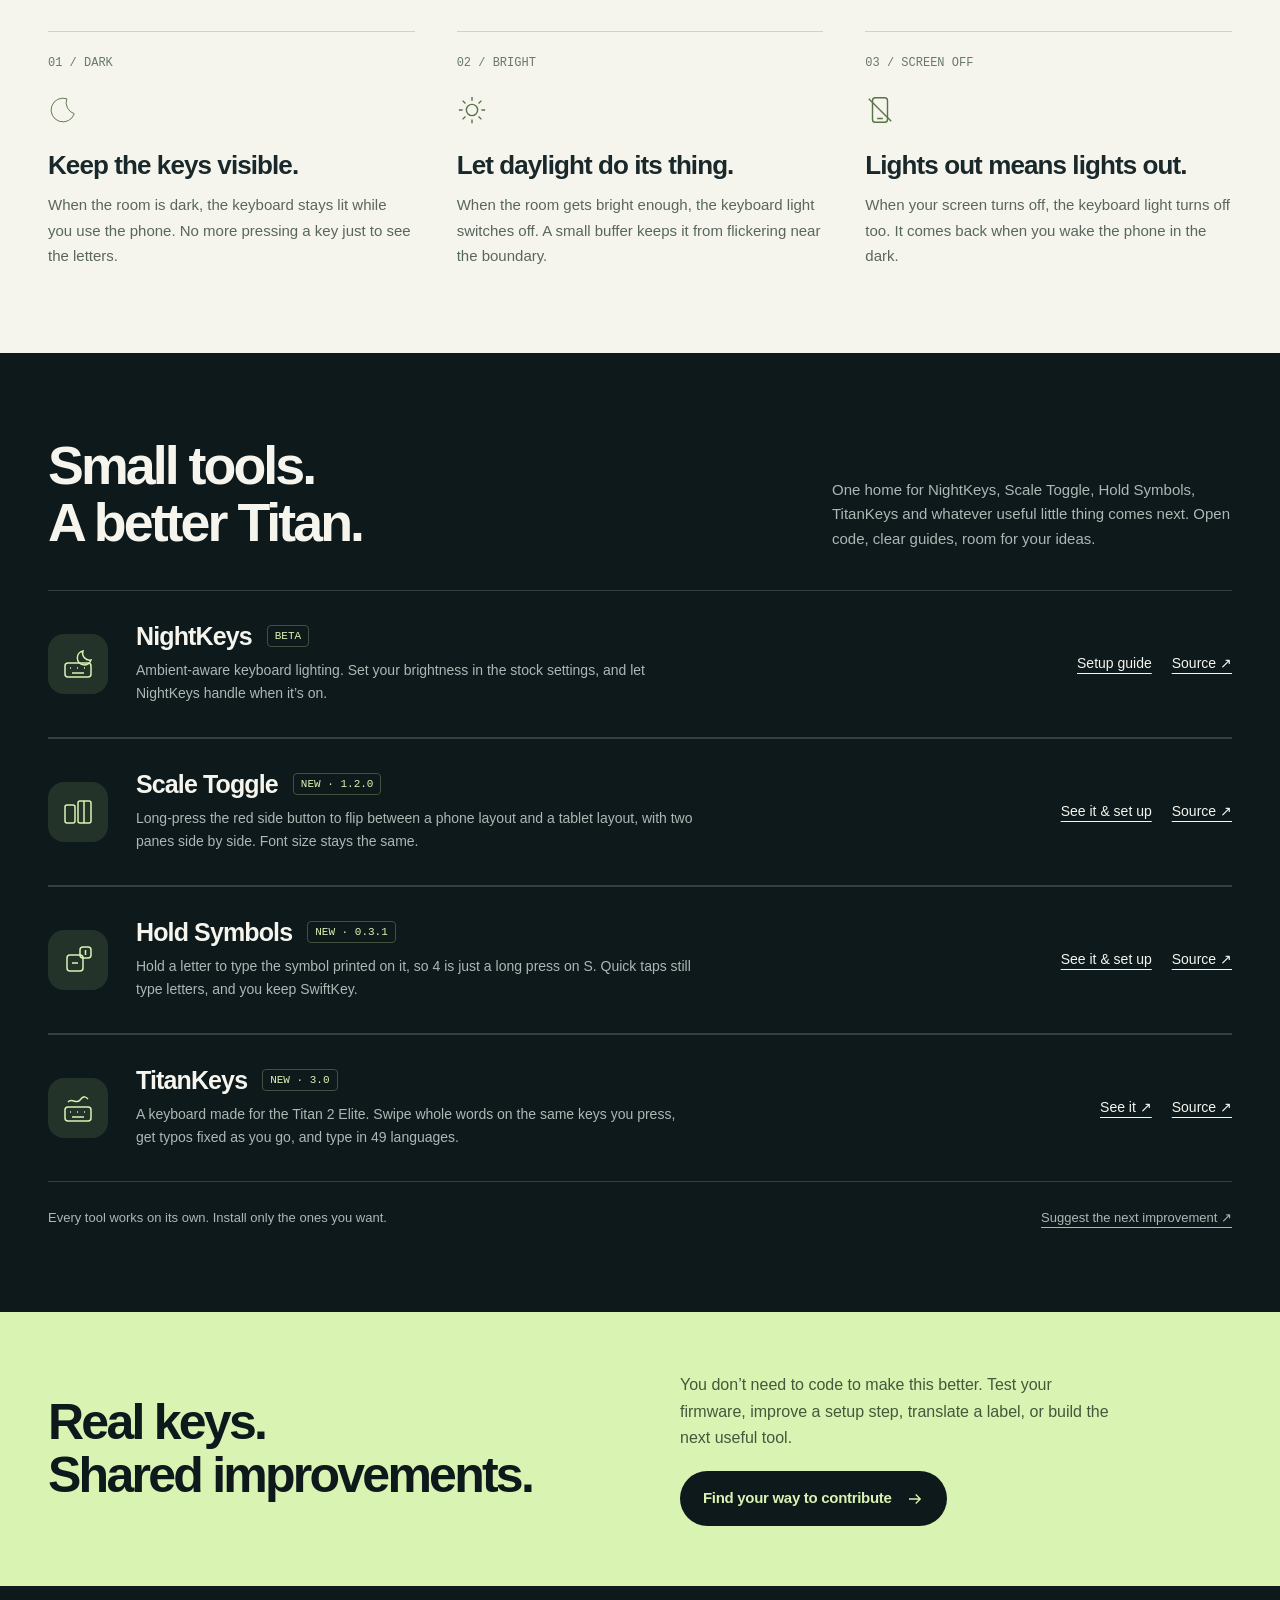
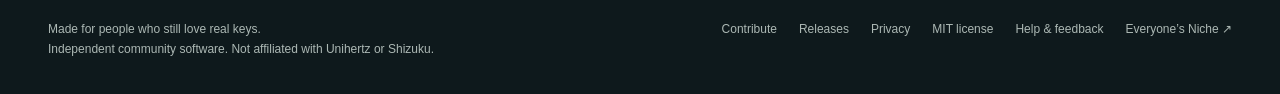
==== commit 21305a6e: "site: the Titan Tools mark (a T in TitanKeys' cut-letter style on cream, with the orange cut line) i" ====
--- a/site/index.html
+++ b/site/index.html
@@ -1,6 +1,29 @@
 <!doctype html>
-<html lang="en"><head><meta charset="utf-8"><meta name="viewport" content="width=device-width,initial-scale=1"><title>Titan Tools — NightKeys for the Titan 2 Elite</title><meta name="description" content="Automatic keyboard backlighting for your Titan 2 Elite. Explore NightKeys, see it in action, and follow the friendly setup guide."><meta name="theme-color" content="#0e191c"><link rel="canonical" href="https://jasonlok000.github.io/titan2-nightkeys/"><meta property="og:title" content="Titan Tools — NightKeys"><meta property="og:description" content="Your keyboard. Better after dark."><meta property="og:type" content="website"><link rel="icon" href="assets/favicon.svg" type="image/svg+xml"><link rel="stylesheet" href="assets/styles.css"><script src="assets/site.js" defer></script></head>
-<body><a class="skip" href="#main">Skip to content</a><header class="site-header wrap"><a class="brand" href="./" aria-label="Titan Tools home"><svg viewBox="0 0 32 32" aria-hidden="true"><rect x="3" y="15" width="26" height="14" rx="3"/><path d="M8 20h1m6 0h1m6 0h1M10 25h12M21 3a7 7 0 1 0 8 9 7 7 0 0 1-8-9Z"/></svg>Titan Tools</a><nav class="site-nav" aria-label="Main navigation"><a href="./#nightkeys" aria-current="page">NightKeys</a><a href="scale-toggle.html">Scale Toggle</a><a href="hold-symbols.html">Hold Symbols</a><a href="https://everyones-niche.com/titankeys/">TitanKeys ↗</a><a href="contribute.html">Contribute</a><a class="github" href="https://github.com/jasonlok000/titan2-nightkeys">GitHub ↗</a></nav></header>
+<html lang="en"><head><meta charset="utf-8"><meta name="viewport" content="width=device-width,initial-scale=1"><title>Titan Tools — NightKeys for the Titan 2 Elite</title><meta name="description" content="Automatic keyboard backlighting for your Titan 2 Elite. Explore NightKeys, see it in action, and follow the friendly setup guide."><link rel="icon" href="assets/favicon.svg" type="image/svg+xml">
+<link rel="canonical" href="https://everyones-niche.com/titan2-nightkeys/">
+<meta name="robots" content="index, follow, max-image-preview:large">
+<meta name="theme-color" content="#0e191c">
+<meta property="og:type" content="website">
+<meta property="og:site_name" content="Titan Tools">
+<meta property="og:url" content="https://everyones-niche.com/titan2-nightkeys/">
+<meta property="og:title" content="Titan Tools — NightKeys">
+<meta property="og:description" content="Your keyboard. Better after dark.">
+<meta property="og:locale" content="en_CA">
+<meta property="og:image" content="https://everyones-niche.com/titan2-nightkeys/assets/og.png">
+<meta property="og:image:type" content="image/png">
+<meta property="og:image:width" content="1200">
+<meta property="og:image:height" content="630">
+<meta property="og:image:alt" content="NightKeys: &quot;Your keyboard. Better after dark.&quot; Light-green line art of a keyboard on dark teal.">
+<meta name="twitter:card" content="summary_large_image">
+<meta name="twitter:title" content="Titan Tools — NightKeys">
+<meta name="twitter:description" content="Your keyboard. Better after dark.">
+<meta name="twitter:image" content="https://everyones-niche.com/titan2-nightkeys/assets/og.png">
+<meta name="twitter:image:alt" content="NightKeys: &quot;Your keyboard. Better after dark.&quot; Light-green line art of a keyboard on dark teal.">
+<link rel="icon" href="assets/favicon-32.png" type="image/png" sizes="32x32">
+<link rel="apple-touch-icon" href="assets/icon-180.png">
+<link rel="manifest" href="site.webmanifest">
+<script type="application/ld+json">{"@context":"https://schema.org","@type":"SoftwareApplication","name":"NightKeys","url":"https://everyones-niche.com/titan2-nightkeys/","description":"Automatic keyboard backlighting for the Unihertz Titan 2 Elite.","applicationCategory":"UtilitiesApplication","operatingSystem":"Android","image":"https://everyones-niche.com/titan2-nightkeys/assets/og.png","isPartOf":{"@type":"WebSite","name":"Titan Tools","url":"https://everyones-niche.com/titan2-nightkeys/"}}</script><link rel="stylesheet" href="assets/styles.css"><script src="assets/site.js" defer></script></head>
+<body><a class="skip" href="#main">Skip to content</a><header class="site-header wrap"><a class="brand" href="./" aria-label="Titan Tools home"><svg viewBox="0 0 108 108" aria-hidden="true" style="fill:none;stroke:none"><rect width="108" height="108" rx="24" fill="#FFF1E6"/><path d="M31 34H79L73 42.5H59.5V75H50.5V42.5H31Z" fill="#160A04"/><path d="M31.5 74.6 33 75.8 78.5 36.2 77 35Z" fill="#EF804E"/></svg>Titan Tools</a><nav class="site-nav" aria-label="Main navigation"><a href="./#nightkeys" aria-current="page">NightKeys</a><a href="scale-toggle.html">Scale Toggle</a><a href="hold-symbols.html">Hold Symbols</a><a href="https://everyones-niche.com/titankeys/">TitanKeys ↗</a><a href="contribute.html">Contribute</a><a class="github" href="https://github.com/jasonlok000/titan2-nightkeys">GitHub ↗</a></nav></header>
 <main id="main">
 <section class="hero wrap" id="nightkeys"><div class="hero-copy"><h1>Your keyboard.<br><span>Better after dark.</span></h1><p class="lede">Out of the box, the Titan 2 Elite’s keyboard light only comes on when you press a key, then switches off again on a timer. <strong>NightKeys</strong> makes it follow your room instead: on when it’s dark, off when it’s bright.</p><div class="hero-actions"><a class="button" href="setup.html">Set up NightKeys <svg viewBox="0 0 24 24" aria-hidden="true"><path d="M4 12h15m-6-6 6 6-6 6"/></svg></a><a class="text-link" href="#demo">See how it works <svg viewBox="0 0 24 24" aria-hidden="true"><path d="M4 12h15m-6-6 6 6-6 6"/></svg></a></div><p class="fine">Free &amp; open source · Community beta · About 10 minutes to set up, no computer needed</p><div class="proof"><span>No root</span><span>No ads</span><span>Keep your keyboard app</span></div></div>
 <section class="demo" id="demo" data-room="dark" aria-label="Demo: dark room and bright room"><div class="room" aria-hidden="true"><div class="room-night"><span class="moon"></span></div><div class="room-day"><span class="sun"></span></div></div><div class="demo-scene"><div class="phone" data-phone data-lit="true" data-screen="true" aria-hidden="true">
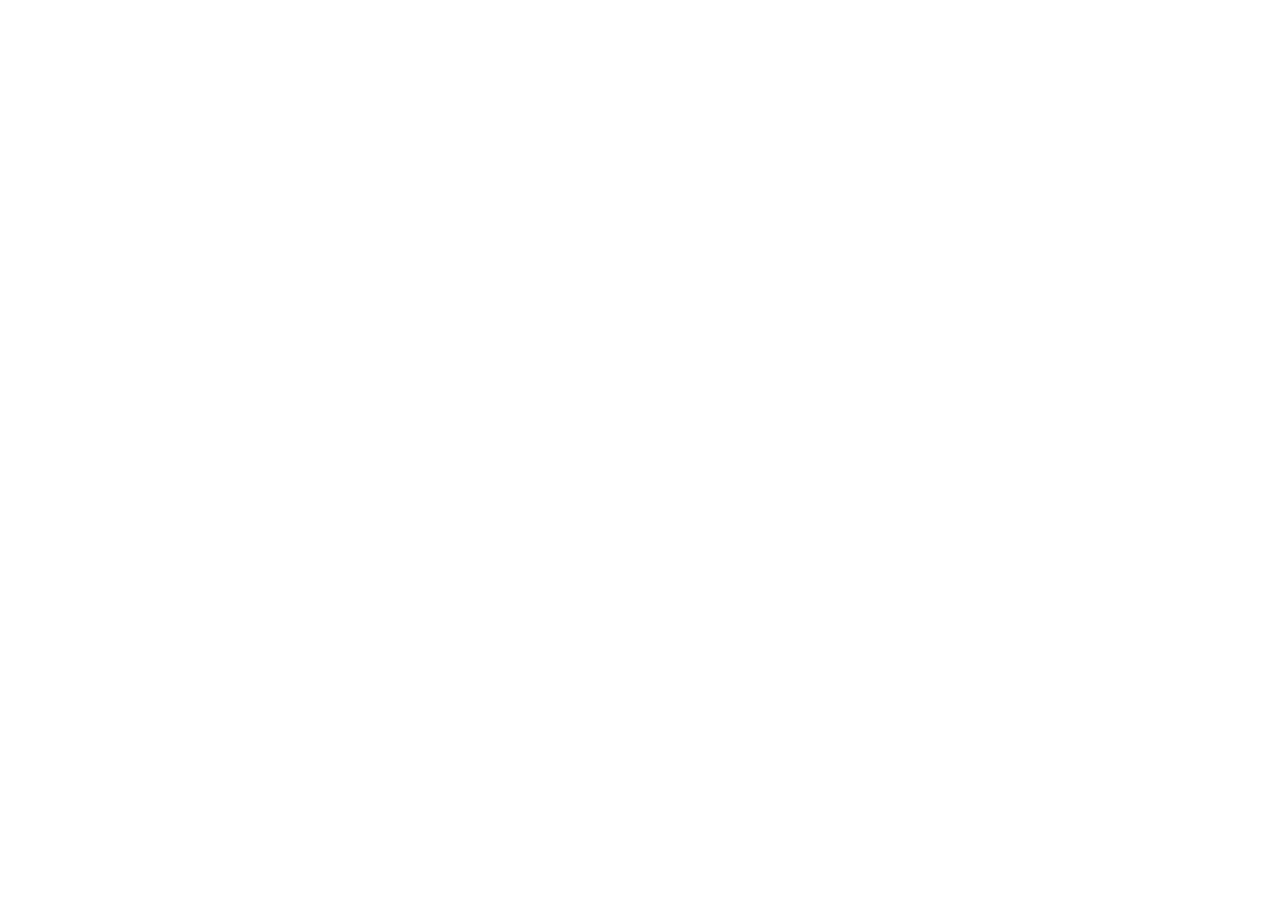
==== commit 17d65fcb: "TitanTools moves to a section on the TitanKeys site: the front page redirects there; the old NightKe" ====
--- a/site/index.html
+++ b/site/index.html
@@ -1,102 +1,12 @@
 <!doctype html>
-<html lang="en"><head><meta charset="utf-8"><meta name="viewport" content="width=device-width,initial-scale=1"><title>Titan Tools — NightKeys for the Titan 2 Elite</title><meta name="description" content="Automatic keyboard backlighting for your Titan 2 Elite. Explore NightKeys, see it in action, and follow the friendly setup guide."><link rel="icon" href="assets/favicon.svg" type="image/svg+xml">
-<link rel="canonical" href="https://everyones-niche.com/titan2-nightkeys/">
-<meta name="robots" content="index, follow, max-image-preview:large">
-<meta name="theme-color" content="#0e191c">
-<meta property="og:type" content="website">
-<meta property="og:site_name" content="Titan Tools">
-<meta property="og:url" content="https://everyones-niche.com/titan2-nightkeys/">
-<meta property="og:title" content="Titan Tools — NightKeys">
-<meta property="og:description" content="Your keyboard. Better after dark.">
-<meta property="og:locale" content="en_CA">
-<meta property="og:image" content="https://everyones-niche.com/titan2-nightkeys/assets/og.png">
-<meta property="og:image:type" content="image/png">
-<meta property="og:image:width" content="1200">
-<meta property="og:image:height" content="630">
-<meta property="og:image:alt" content="NightKeys: &quot;Your keyboard. Better after dark.&quot; Light-green line art of a keyboard on dark teal.">
-<meta name="twitter:card" content="summary_large_image">
-<meta name="twitter:title" content="Titan Tools — NightKeys">
-<meta name="twitter:description" content="Your keyboard. Better after dark.">
-<meta name="twitter:image" content="https://everyones-niche.com/titan2-nightkeys/assets/og.png">
-<meta name="twitter:image:alt" content="NightKeys: &quot;Your keyboard. Better after dark.&quot; Light-green line art of a keyboard on dark teal.">
-<link rel="icon" href="assets/favicon-32.png" type="image/png" sizes="32x32">
-<link rel="apple-touch-icon" href="assets/icon-180.png">
-<link rel="manifest" href="site.webmanifest">
-<script type="application/ld+json">{"@context":"https://schema.org","@type":"SoftwareApplication","name":"NightKeys","url":"https://everyones-niche.com/titan2-nightkeys/","description":"Automatic keyboard backlighting for the Unihertz Titan 2 Elite.","applicationCategory":"UtilitiesApplication","operatingSystem":"Android","image":"https://everyones-niche.com/titan2-nightkeys/assets/og.png","isPartOf":{"@type":"WebSite","name":"Titan Tools","url":"https://everyones-niche.com/titan2-nightkeys/"}}</script><link rel="stylesheet" href="assets/styles.css"><script src="assets/site.js" defer></script></head>
-<body><a class="skip" href="#main">Skip to content</a><header class="site-header wrap"><a class="brand" href="./" aria-label="Titan Tools home"><svg viewBox="0 0 108 108" aria-hidden="true" style="fill:none;stroke:none"><rect width="108" height="108" rx="24" fill="#FFF1E6"/><path d="M31 34H79L73 42.5H59.5V75H50.5V42.5H31Z" fill="#160A04"/><path d="M31.5 74.6 33 75.8 78.5 36.2 77 35Z" fill="#EF804E"/></svg>Titan Tools</a><nav class="site-nav" aria-label="Main navigation"><a href="./#nightkeys" aria-current="page">NightKeys</a><a href="scale-toggle.html">Scale Toggle</a><a href="hold-symbols.html">Hold Symbols</a><a href="https://everyones-niche.com/titankeys/">TitanKeys ↗</a><a href="contribute.html">Contribute</a><a class="github" href="https://github.com/jasonlok000/titan2-nightkeys">GitHub ↗</a></nav></header>
-<main id="main">
-<section class="hero wrap" id="nightkeys"><div class="hero-copy"><h1>Your keyboard.<br><span>Better after dark.</span></h1><p class="lede">Out of the box, the Titan 2 Elite’s keyboard light only comes on when you press a key, then switches off again on a timer. <strong>NightKeys</strong> makes it follow your room instead: on when it’s dark, off when it’s bright.</p><div class="hero-actions"><a class="button" href="setup.html">Set up NightKeys <svg viewBox="0 0 24 24" aria-hidden="true"><path d="M4 12h15m-6-6 6 6-6 6"/></svg></a><a class="text-link" href="#demo">See how it works <svg viewBox="0 0 24 24" aria-hidden="true"><path d="M4 12h15m-6-6 6 6-6 6"/></svg></a></div><p class="fine">Free &amp; open source · Community beta · About 10 minutes to set up, no computer needed</p><div class="proof"><span>No root</span><span>No ads</span><span>Keep your keyboard app</span></div></div>
-<section class="demo" id="demo" data-room="dark" aria-label="Demo: dark room and bright room"><div class="room" aria-hidden="true"><div class="room-night"><span class="moon"></span></div><div class="room-day"><span class="sun"></span></div></div><div class="demo-scene"><div class="phone" data-phone data-lit="true" data-screen="true" aria-hidden="true">
-<svg class="elite-phone" viewBox="0 0 316 486" xmlns="http://www.w3.org/2000/svg">
-<defs>
-  <linearGradient id="elite-frame" x1="0" y1="0" x2="1" y2="0"><stop stop-color="#74767b"/><stop offset=".03" stop-color="#383a3d"/><stop offset=".5" stop-color="#595b5f"/><stop offset=".97" stop-color="#2a2b2d"/><stop offset="1" stop-color="#85868b"/></linearGradient>
-  <linearGradient id="elite-cap" x1="0" y1="0" x2="0" y2="1"><stop stop-color="#3a3c3f"/><stop offset=".5" stop-color="#292b2e"/><stop offset="1" stop-color="#191b1e"/></linearGradient>
-  <clipPath id="elite-display"><rect x="20" y="18" width="276" height="306.667" rx="24"/></clipPath>
-</defs>
-<!-- 75 mm wide / 117.8 mm tall body, 1080:1200 display, top-left punch hole. -->
-<rect x="307" y="86" width="3" height="87" rx="1.5" fill="#777b7e"/>
-<rect x="307" y="209" width="4" height="51" rx="2" fill="#666a70"/>
-<rect x="307" y="296" width="3.5" height="34" rx="1.5" fill="#c0473e"/>
-<rect x="6" y="126" width="3" height="80" rx="1.5" fill="#63666a"/>
-<rect x="8" y="6" width="300" height="471.2" rx="34" fill="url(#elite-frame)" stroke="#8c8d90" stroke-width=".8"/>
-<rect x="11" y="9" width="294" height="465.2" rx="31" fill="#292b2d" stroke="#0b0c0d" stroke-width="1.5"/>
-<path d="M108 9h99" stroke="#080a0b" stroke-width="2" stroke-linecap="round"/>
-<path d="M52 7v3m218-3v3M52 473v4m218-4v4" stroke="#949697" stroke-width="3"/>
-<rect x="16" y="14" width="284" height="314.667" rx="28" fill="#07090a"/>
-<rect class="elite-screen-bg" x="20" y="18" width="276" height="306.667" rx="24" fill="#192729"/>
-<g class="elite-screen-content" clip-path="url(#elite-display)">
- <path d="M-25 300Q100 125 344 223M-30 326Q98 155 339 250" fill="none" stroke="#a9c99a" stroke-opacity=".10" stroke-width="1"/>
- <text x="59" y="37" fill="#c8d1cd" font-size="8" font-family="sans-serif">22:14</text>
- <path d="M257 28v5m3-7v7m3-9v9" stroke="#c8d1cd" stroke-width="1.5"/>
- <rect x="273" y="25" width="14" height="7" rx="2" fill="none" stroke="#c8d1cd" stroke-width=".7"/><rect x="275" y="27" width="10" height="3" rx=".5" fill="#c8d1cd"/>
- <path d="M167 104a24 24 0 1 0 19 34 24 24 0 0 1-19-34Z" stroke="#d9f3b2" fill="none" stroke-width="1.4"/>
- <text class="screen-title" x="158" y="195" text-anchor="middle">NightKeys</text>
- <text class="screen-caption" x="158" y="217" text-anchor="middle">A little light. Just enough.</text>
- <rect x="135" y="306" width="46" height="2" rx="1" fill="#c4cfca" opacity=".6"/>
-</g>
-<circle cx="40" cy="38" r="9.4" fill="#080a0d"/><circle cx="40" cy="38" r="4.8" fill="#0d1422"/><circle cx="41" cy="37" r="1.3" fill="#455576" opacity=".7"/>
-<rect x="15" y="333" width="286" height="128" rx="10" fill="#131516" stroke="#424447" stroke-width="1"/>
-<g class="elite-keyboard">
-<g class="elite-key-row" data-row="1"><g class="elite-key" data-key="Q"><path d="M22.00 336.00h27.20v27h-27.20Z" fill="url(#elite-cap)" stroke="#090b0c" stroke-width=".8"/><path d="M23.00 337.00h25.20m0 1v24" fill="none" stroke="#73787c" stroke-opacity=".25" stroke-width=".65"/><text class="key-legend" x="35.60" y="358.00" text-anchor="middle" font-size="12">Q</text><text class="key-alt" x="26.00" y="344.00" font-size="6.5">0</text></g>
-<g class="elite-key" data-key="W"><path d="M49.20 336.00h27.20v27h-27.20Z" fill="url(#elite-cap)" stroke="#090b0c" stroke-width=".8"/><path d="M50.20 337.00h25.20m0 1v24" fill="none" stroke="#73787c" stroke-opacity=".25" stroke-width=".65"/><text class="key-legend" x="62.80" y="358.00" text-anchor="middle" font-size="12">W</text><text class="key-alt" x="53.20" y="344.00" font-size="6.5">1</text></g>
-<g class="elite-key" data-key="E"><path d="M76.40 336.00h27.20v27h-27.20Z" fill="url(#elite-cap)" stroke="#090b0c" stroke-width=".8"/><path d="M77.40 337.00h25.20m0 1v24" fill="none" stroke="#73787c" stroke-opacity=".25" stroke-width=".65"/><text class="key-legend" x="90.00" y="358.00" text-anchor="middle" font-size="12">E</text><text class="key-alt" x="80.40" y="344.00" font-size="6.5">2</text></g>
-<g class="elite-key" data-key="R"><path d="M103.60 336.00h27.20v27h-27.20Z" fill="url(#elite-cap)" stroke="#090b0c" stroke-width=".8"/><path d="M104.60 337.00h25.20m0 1v24" fill="none" stroke="#73787c" stroke-opacity=".25" stroke-width=".65"/><text class="key-legend" x="117.20" y="358.00" text-anchor="middle" font-size="12">R</text><text class="key-alt" x="107.60" y="344.00" font-size="6.5">3</text></g>
-<g class="elite-key" data-key="T"><path d="M130.80 336.00h27.20v27h-27.20Z" fill="url(#elite-cap)" stroke="#090b0c" stroke-width=".8"/><path d="M131.80 337.00h25.20m0 1v24" fill="none" stroke="#73787c" stroke-opacity=".25" stroke-width=".65"/><text class="key-legend" x="144.40" y="358.00" text-anchor="middle" font-size="12">T</text><text class="key-alt" x="134.80" y="344.00" font-size="6.5">(</text></g>
-<g class="elite-key" data-key="Y"><path d="M158.00 336.00h27.20v27h-27.20Z" fill="url(#elite-cap)" stroke="#090b0c" stroke-width=".8"/><path d="M159.00 337.00h25.20m0 1v24" fill="none" stroke="#73787c" stroke-opacity=".25" stroke-width=".65"/><text class="key-legend" x="171.60" y="358.00" text-anchor="middle" font-size="12">Y</text><text class="key-alt" x="162.00" y="344.00" font-size="6.5">)</text></g>
-<g class="elite-key" data-key="U"><path d="M185.20 336.00h27.20v27h-27.20Z" fill="url(#elite-cap)" stroke="#090b0c" stroke-width=".8"/><path d="M186.20 337.00h25.20m0 1v24" fill="none" stroke="#73787c" stroke-opacity=".25" stroke-width=".65"/><text class="key-legend" x="198.80" y="358.00" text-anchor="middle" font-size="12">U</text><text class="key-alt" x="189.20" y="344.00" font-size="6.5">_</text></g>
-<g class="elite-key" data-key="I"><path d="M212.40 336.00h27.20v27h-27.20Z" fill="url(#elite-cap)" stroke="#090b0c" stroke-width=".8"/><path d="M213.40 337.00h25.20m0 1v24" fill="none" stroke="#73787c" stroke-opacity=".25" stroke-width=".65"/><text class="key-legend" x="226.00" y="358.00" text-anchor="middle" font-size="12">I</text><text class="key-alt" x="216.40" y="344.00" font-size="6.5">−</text></g>
-<g class="elite-key" data-key="O"><path d="M239.60 336.00h27.20v27h-27.20Z" fill="url(#elite-cap)" stroke="#090b0c" stroke-width=".8"/><path d="M240.60 337.00h25.20m0 1v24" fill="none" stroke="#73787c" stroke-opacity=".25" stroke-width=".65"/><text class="key-legend" x="253.20" y="358.00" text-anchor="middle" font-size="12">O</text><text class="key-alt" x="243.60" y="344.00" font-size="6.5">+</text></g>
-<g class="elite-key" data-key="P"><path d="M266.80 336.00h27.20v27h-27.20Z" fill="url(#elite-cap)" stroke="#090b0c" stroke-width=".8"/><path d="M267.80 337.00h25.20m0 1v24" fill="none" stroke="#73787c" stroke-opacity=".25" stroke-width=".65"/><text class="key-legend" x="280.40" y="358.00" text-anchor="middle" font-size="12">P</text><text class="key-alt" x="270.80" y="344.00" font-size="6.5">@</text></g>
-</g><g class="elite-key-row" data-row="2"><g class="elite-key" data-key="A"><path d="M22.00 367.00h27.20v27h-27.20Z" fill="url(#elite-cap)" stroke="#090b0c" stroke-width=".8"/><path d="M23.00 368.00h25.20m0 1v24" fill="none" stroke="#73787c" stroke-opacity=".25" stroke-width=".65"/><text class="key-legend" x="35.60" y="389.00" text-anchor="middle" font-size="12">A</text><text class="key-alt" x="26.00" y="375.00" font-size="6.5">*</text></g>
-<g class="elite-key" data-key="S"><path d="M49.20 367.00h27.20v27h-27.20Z" fill="url(#elite-cap)" stroke="#090b0c" stroke-width=".8"/><path d="M50.20 368.00h25.20m0 1v24" fill="none" stroke="#73787c" stroke-opacity=".25" stroke-width=".65"/><text class="key-legend" x="62.80" y="389.00" text-anchor="middle" font-size="12">S</text><text class="key-alt" x="53.20" y="375.00" font-size="6.5">4</text></g>
-<g class="elite-key" data-key="D"><path d="M76.40 367.00h27.20v27h-27.20Z" fill="url(#elite-cap)" stroke="#090b0c" stroke-width=".8"/><path d="M77.40 368.00h25.20m0 1v24" fill="none" stroke="#73787c" stroke-opacity=".25" stroke-width=".65"/><text class="key-legend" x="90.00" y="389.00" text-anchor="middle" font-size="12">D</text><text class="key-alt" x="80.40" y="375.00" font-size="6.5">5</text></g>
-<g class="elite-key" data-key="F"><path d="M103.60 367.00h27.20v27h-27.20Z" fill="url(#elite-cap)" stroke="#090b0c" stroke-width=".8"/><path d="M104.60 368.00h25.20m0 1v24" fill="none" stroke="#73787c" stroke-opacity=".25" stroke-width=".65"/><text class="key-legend" x="117.20" y="389.00" text-anchor="middle" font-size="12">F</text><text class="key-alt" x="107.60" y="375.00" font-size="6.5">6</text></g>
-<g class="elite-key" data-key="G"><path d="M130.80 367.00h27.20v27h-27.20Z" fill="url(#elite-cap)" stroke="#090b0c" stroke-width=".8"/><path d="M131.80 368.00h25.20m0 1v24" fill="none" stroke="#73787c" stroke-opacity=".25" stroke-width=".65"/><text class="key-legend" x="144.40" y="389.00" text-anchor="middle" font-size="12">G</text><text class="key-alt" x="134.80" y="375.00" font-size="6.5">/</text></g>
-<g class="elite-key" data-key="H"><path d="M158.00 367.00h27.20v27h-27.20Z" fill="url(#elite-cap)" stroke="#090b0c" stroke-width=".8"/><path d="M159.00 368.00h25.20m0 1v24" fill="none" stroke="#73787c" stroke-opacity=".25" stroke-width=".65"/><text class="key-legend" x="171.60" y="389.00" text-anchor="middle" font-size="12">H</text><text class="key-alt" x="162.00" y="375.00" font-size="6.5">:</text></g>
-<g class="elite-key" data-key="J"><path d="M185.20 367.00h27.20v27h-27.20Z" fill="url(#elite-cap)" stroke="#090b0c" stroke-width=".8"/><path d="M186.20 368.00h25.20m0 1v24" fill="none" stroke="#73787c" stroke-opacity=".25" stroke-width=".65"/><text class="key-legend" x="198.80" y="389.00" text-anchor="middle" font-size="12">J</text><text class="key-alt" x="189.20" y="375.00" font-size="6.5">#</text></g>
-<g class="elite-key" data-key="K"><path d="M212.40 367.00h27.20v27h-27.20Z" fill="url(#elite-cap)" stroke="#090b0c" stroke-width=".8"/><path d="M213.40 368.00h25.20m0 1v24" fill="none" stroke="#73787c" stroke-opacity=".25" stroke-width=".65"/><text class="key-legend" x="226.00" y="389.00" text-anchor="middle" font-size="12">K</text><text class="key-alt" x="216.40" y="375.00" font-size="6.5">&#x27;</text></g>
-<g class="elite-key" data-key="L"><path d="M239.60 367.00h27.20v27h-27.20Z" fill="url(#elite-cap)" stroke="#090b0c" stroke-width=".8"/><path d="M240.60 368.00h25.20m0 1v24" fill="none" stroke="#73787c" stroke-opacity=".25" stroke-width=".65"/><text class="key-legend" x="253.20" y="389.00" text-anchor="middle" font-size="12">L</text><text class="key-alt" x="243.60" y="375.00" font-size="6.5">&quot;</text></g>
-<g class="elite-key" data-key="backspace"><path d="M266.80 367.00h27.20v27h-27.20Z" fill="url(#elite-cap)" stroke="#090b0c" stroke-width=".8"/><path d="M267.80 368.00h25.20m0 1v24" fill="none" stroke="#73787c" stroke-opacity=".25" stroke-width=".65"/><g class="key-icon" transform="translate(280.40 383.00)"><path d="M-5-3h8v6h-8l-3-3Z M-2-1.5l3 3m0-3-3 3"/></g></g>
-</g><g class="elite-key-row" data-row="3"><g class="elite-key" data-key="alt"><path d="M22.00 398.00h27.20v27h-27.20Z" fill="url(#elite-cap)" stroke="#090b0c" stroke-width=".8"/><path d="M23.00 399.00h25.20m0 1v24" fill="none" stroke="#73787c" stroke-opacity=".25" stroke-width=".65"/><text class="key-legend" x="35.60" y="420.00" text-anchor="middle" font-size="8">alt</text></g>
-<g class="elite-key" data-key="Z"><path d="M49.20 398.00h27.20v27h-27.20Z" fill="url(#elite-cap)" stroke="#090b0c" stroke-width=".8"/><path d="M50.20 399.00h25.20m0 1v24" fill="none" stroke="#73787c" stroke-opacity=".25" stroke-width=".65"/><text class="key-legend" x="62.80" y="420.00" text-anchor="middle" font-size="12">Z</text><text class="key-alt" x="53.20" y="406.00" font-size="6.5">7</text></g>
-<g class="elite-key" data-key="X"><path d="M76.40 398.00h27.20v27h-27.20Z" fill="url(#elite-cap)" stroke="#090b0c" stroke-width=".8"/><path d="M77.40 399.00h25.20m0 1v24" fill="none" stroke="#73787c" stroke-opacity=".25" stroke-width=".65"/><text class="key-legend" x="90.00" y="420.00" text-anchor="middle" font-size="12">X</text><text class="key-alt" x="80.40" y="406.00" font-size="6.5">8</text></g>
-<g class="elite-key" data-key="C"><path d="M103.60 398.00h27.20v27h-27.20Z" fill="url(#elite-cap)" stroke="#090b0c" stroke-width=".8"/><path d="M104.60 399.00h25.20m0 1v24" fill="none" stroke="#73787c" stroke-opacity=".25" stroke-width=".65"/><text class="key-legend" x="117.20" y="420.00" text-anchor="middle" font-size="12">C</text><text class="key-alt" x="107.60" y="406.00" font-size="6.5">9</text></g>
-<g class="elite-key" data-key="V"><path d="M130.80 398.00h27.20v27h-27.20Z" fill="url(#elite-cap)" stroke="#090b0c" stroke-width=".8"/><path d="M131.80 399.00h25.20m0 1v24" fill="none" stroke="#73787c" stroke-opacity=".25" stroke-width=".65"/><text class="key-legend" x="144.40" y="420.00" text-anchor="middle" font-size="12">V</text><text class="key-alt" x="134.80" y="406.00" font-size="6.5">?</text></g>
-<g class="elite-key" data-key="B"><path d="M158.00 398.00h27.20v27h-27.20Z" fill="url(#elite-cap)" stroke="#090b0c" stroke-width=".8"/><path d="M159.00 399.00h25.20m0 1v24" fill="none" stroke="#73787c" stroke-opacity=".25" stroke-width=".65"/><text class="key-legend" x="171.60" y="420.00" text-anchor="middle" font-size="12">B</text><text class="key-alt" x="162.00" y="406.00" font-size="6.5">!</text></g>
-<g class="elite-key" data-key="N"><path d="M185.20 398.00h27.20v27h-27.20Z" fill="url(#elite-cap)" stroke="#090b0c" stroke-width=".8"/><path d="M186.20 399.00h25.20m0 1v24" fill="none" stroke="#73787c" stroke-opacity=".25" stroke-width=".65"/><text class="key-legend" x="198.80" y="420.00" text-anchor="middle" font-size="12">N</text><text class="key-alt" x="189.20" y="406.00" font-size="6.5">,</text></g>
-<g class="elite-key" data-key="M"><path d="M212.40 398.00h27.20v27h-27.20Z" fill="url(#elite-cap)" stroke="#090b0c" stroke-width=".8"/><path d="M213.40 399.00h25.20m0 1v24" fill="none" stroke="#73787c" stroke-opacity=".25" stroke-width=".65"/><text class="key-legend" x="226.00" y="420.00" text-anchor="middle" font-size="12">M</text><text class="key-alt" x="216.40" y="406.00" font-size="6.5">.</text></g>
-<g class="elite-key" data-key="sym"><path d="M239.60 398.00h27.20v27h-27.20Z" fill="url(#elite-cap)" stroke="#090b0c" stroke-width=".8"/><path d="M240.60 399.00h25.20m0 1v24" fill="none" stroke="#73787c" stroke-opacity=".25" stroke-width=".65"/><text class="key-legend" x="253.20" y="420.00" text-anchor="middle" font-size="8">sym</text></g>
-<g class="elite-key" data-key="enter"><path d="M266.80 398.00h27.20v27h-27.20Z" fill="url(#elite-cap)" stroke="#090b0c" stroke-width=".8"/><path d="M267.80 399.00h25.20m0 1v24" fill="none" stroke="#73787c" stroke-opacity=".25" stroke-width=".65"/><g class="key-icon" transform="translate(280.40 414.00)"><path d="M5-5v5H-5m3-3-3 3 3 3"/></g></g>
-</g><g class="elite-key-row" data-row="4"><g class="elite-key" data-key="shift"><path d="M22.00 429.00h31.00v27h-31.00Z" fill="url(#elite-cap)" stroke="#090b0c" stroke-width=".8"/><path d="M23.00 430.00h29.00m0 1v24" fill="none" stroke="#73787c" stroke-opacity=".25" stroke-width=".65"/><g class="key-icon" transform="translate(37.50 445.00)"><path d="m0-6 5 5H2v5h-4v-5h-3ZM-3 6h6"/></g></g>
-<g class="elite-key" data-key="back"><path d="M53.00 429.00h31.00v27h-31.00Z" fill="url(#elite-cap)" stroke="#090b0c" stroke-width=".8"/><path d="M54.00 430.00h29.00m0 1v24" fill="none" stroke="#73787c" stroke-opacity=".25" stroke-width=".65"/><g class="key-icon" transform="translate(68.50 445.00)"><path d="m3-5-7 5 7 5Z"/></g></g>
-<g class="elite-key" data-key="home"><path d="M84.00 429.00h31.00v27h-31.00Z" fill="url(#elite-cap)" stroke="#090b0c" stroke-width=".8"/><path d="M85.00 430.00h29.00m0 1v24" fill="none" stroke="#73787c" stroke-opacity=".25" stroke-width=".65"/><g class="key-icon" transform="translate(99.50 445.00)"><circle cx="0" cy="0" r="4"/></g></g>
-<g class="elite-key" data-key="space"><path d="M115.00 429.00h86.00v27h-86.00Z" fill="url(#elite-cap)" stroke="#090b0c" stroke-width=".8"/><path d="M116.00 430.00h84.00m0 1v24" fill="none" stroke="#73787c" stroke-opacity=".25" stroke-width=".65"/><g class="key-icon" transform="translate(158.00 445.00)"><path d="M-10 4h20"/></g></g>
-<g class="elite-key" data-key="overview"><path d="M201.00 429.00h31.00v27h-31.00Z" fill="url(#elite-cap)" stroke="#090b0c" stroke-width=".8"/><path d="M202.00 430.00h29.00m0 1v24" fill="none" stroke="#73787c" stroke-opacity=".25" stroke-width=".65"/><g class="key-icon" transform="translate(216.50 445.00)"><rect x="-3.7" y="-3.7" width="7.4" height="7.4"/></g></g>
-<g class="elite-key" data-key="fn"><path d="M232.00 429.00h31.00v27h-31.00Z" fill="url(#elite-cap)" stroke="#090b0c" stroke-width=".8"/><path d="M233.00 430.00h29.00m0 1v24" fill="none" stroke="#73787c" stroke-opacity=".25" stroke-width=".65"/><text class="key-legend" x="247.50" y="451.00" text-anchor="middle" font-size="8">fn</text></g>
-<g class="elite-key" data-key="shift"><path d="M263.00 429.00h31.00v27h-31.00Z" fill="url(#elite-cap)" stroke="#090b0c" stroke-width=".8"/><path d="M264.00 430.00h29.00m0 1v24" fill="none" stroke="#73787c" stroke-opacity=".25" stroke-width=".65"/><g class="key-icon" transform="translate(278.50 445.00)"><path d="m0-6 5 5H2v5h-4v-5h-3ZM-3 6h6"/></g></g>
-</g></g><circle cx="241" cy="465" r="2" fill="#0d0f11"/></svg></div></div><div class="demo-panel"><p class="demo-caption" aria-live="polite"><span class="status-dot" aria-hidden="true"></span><span id="demo-status">Dark room · keyboard light on</span></p><div class="demo-preset needs-js" role="group" aria-label="Choose a room"><button type="button" data-preset="dark" aria-pressed="true"><svg viewBox="0 0 24 24" aria-hidden="true"><path d="M15 3a9 9 0 1 0 6 12A8 8 0 0 1 15 3Z"/></svg>Dark room</button><button type="button" data-preset="bright" aria-pressed="false"><svg viewBox="0 0 24 24" aria-hidden="true"><circle cx="12" cy="12" r="4"/><path d="M12 2v2m0 16v2M2 12h2m16 0h2M5 5l1.5 1.5m11 11L19 19M5 19l1.5-1.5m11-11L19 5"/></svg>Bright room</button></div><div class="light-control needs-js"><label for="room-light">Room light</label><input id="room-light" type="range" min="0" max="30" value="3" step="1" aria-valuetext="Dark"><output id="light-output" for="room-light">Dark</output></div><button type="button" class="demo-auto needs-js" id="demo-auto">Pause auto-switch</button><p class="fine">Illustration of a Titan 2 Elite, not a live phone. Your keyboard brightness setting stays the same.</p></div></section></section>
-<div class="compatibility wrap"><div><strong>Built for Titan 2 Elite</strong><span>Android 16 · the phone’s main user</span></div><div><strong>Tested on V02.00.04</strong><span>Phone software version, checked on the maintainer’s phone</span></div><div><strong>Community beta</strong><span>Other firmware compatibility is not yet confirmed</span></div></div>
-<section class="paper"><div class="rules wrap"><div class="section-intro"><h2>Three rules.<br>No more fumbling.</h2><p>Your phone already has a backlight. NightKeys gives it a better sense of when to use it.</p></div><div class="compare"><div><h3>Stock keyboard light</h3><p>Stays dark until you press a key. Then a countdown timer switches it off, whether your room is dark or bright.</p></div><div class="compare-new"><h3>With NightKeys</h3><p>Watches the room’s brightness with the phone’s light sensor. Dark room: the keys stay lit while you use the phone. Bright room: off.</p></div></div><div class="rule-grid"><article class="rule"><div class="rule-num">01 / DARK</div><svg viewBox="0 0 48 48" aria-hidden="true"><path d="M30 6A19 19 0 1 0 42 30 19 19 0 0 1 30 6Z"/></svg><h3>Keep the keys visible.</h3><p>When the room is dark, the keyboard stays lit while you use the phone. No more pressing a key just to see the letters.</p></article><article class="rule"><div class="rule-num">02 / BRIGHT</div><svg viewBox="0 0 32 32" aria-hidden="true"><circle cx="16" cy="16" r="6"/><path d="M16 2v4m0 20v4M2 16h4m20 0h4M6 6l3 3m14 14 3 3M6 26l3-3M23 9l3-3"/></svg><h3>Let daylight do its thing.</h3><p>When the room gets bright enough, the keyboard light switches off. A small buffer keeps it from flickering near the boundary.</p></article><article class="rule"><div class="rule-num">03 / SCREEN OFF</div><svg viewBox="0 0 32 32" aria-hidden="true"><rect x="8" y="3" width="16" height="26" rx="3"/><path d="M13 25h6M4 4l24 24"/></svg><h3>Lights out means lights out.</h3><p>When your screen turns off, the keyboard light turns off too. It comes back when you wake the phone in the dark.</p></article></div></div></section>
-<section class="tools wrap" id="tools"><div class="tools-heading"><h2>Small tools.<br>A better Titan.</h2><p>One home for NightKeys, Scale Toggle, Hold Symbols, TitanKeys and whatever useful little thing comes next. Open code, clear guides, room for your ideas.</p></div><div id="tool-catalogue"><article class="tool-row" data-tool="nightkeys"><div class="tool-icon" aria-hidden="true"><svg viewBox="0 0 32 32"><rect x="3" y="15" width="26" height="14" rx="3"/><path d="M8 20h1m6 0h1m6 0h1M10 25h12M21 3a7 7 0 1 0 8 9 7 7 0 0 1-8-9Z"/></svg></div><div class="tool-copy"><h3>NightKeys <span class="release-status">BETA</span></h3><p>Ambient-aware keyboard lighting. Set your brightness in the stock settings, and let NightKeys handle when it’s on.</p></div><div class="tool-links"><a href="setup.html">Setup guide</a><a href="https://github.com/jasonlok000/titan2-nightkeys">Source ↗</a></div></article><article class="tool-row" data-tool="scale-toggle"><div class="tool-icon" aria-hidden="true"><svg viewBox="0 0 32 32"><rect x="3" y="9" width="10" height="18" rx="2"/><rect x="16" y="5" width="13" height="22" rx="2"/><path d="M22 5v22M8 23h0"/></svg></div><div class="tool-copy"><h3>Scale Toggle <span class="release-status">NEW · 1.2.0</span></h3><p>Long-press the red side button to flip between a phone layout and a tablet layout, with two panes side by side. Font size stays the same.</p></div><div class="tool-links"><a href="scale-toggle.html">See it &amp; set up</a><a href="https://github.com/jasonlok000/titan2-nightkeys/releases/tag/scaletoggle-v1.2.0">Source ↗</a></div></article><article class="tool-row" data-tool="hold-symbols"><div class="tool-icon" aria-hidden="true"><svg viewBox="0 0 32 32"><rect x="5" y="11" width="16" height="16" rx="3"/><path d="M10 19h6"/><rect x="18" y="3" width="11" height="11" rx="3"/><path d="M23.5 6v5"/></svg></div><div class="tool-copy"><h3>Hold Symbols <span class="release-status">NEW · 0.3.1</span></h3><p>Hold a letter to type the symbol printed on it, so 4 is just a long press on S. Quick taps still type letters, and you keep SwiftKey.</p></div><div class="tool-links"><a href="hold-symbols.html">See it &amp; set up</a><a href="https://github.com/jasonlok000/titan2-nightkeys/releases/tag/holdsymbols-v0.3.1">Source ↗</a></div></article><article class="tool-row" data-tool="titankeys"><div class="tool-icon" aria-hidden="true"><svg viewBox="0 0 32 32"><rect x="3" y="15" width="26" height="14" rx="3"/><path d="M8 20h1m6 0h1m6 0h1M10 25h12"/><path d="M6 10c4-5 8 3 12-2s6-3 8-1"/></svg></div><div class="tool-copy"><h3>TitanKeys <span class="release-status">NEW · 3.0</span></h3><p>A keyboard made for the Titan 2 Elite. Swipe whole words on the same keys you press, get typos fixed as you go, and type in 49 languages.</p></div><div class="tool-links"><a href="https://everyones-niche.com/titankeys/">See it ↗</a><a href="https://github.com/jasonlok000/titankeys">Source ↗</a></div></article></div><div class="tool-note"><p>Every tool works on its own. Install only the ones you want.</p><a href="contribute.html#new-tools">Suggest the next improvement ↗</a></div></section>
-<section class="contribute-band"><div class="contribute-inner wrap"><h2>Real keys.<br>Shared improvements.</h2><div><p>You don’t need to code to make this better. Test your firmware, improve a setup step, translate a label, or build the next useful tool.</p><a class="button" href="contribute.html">Find your way to contribute <svg viewBox="0 0 24 24" aria-hidden="true"><path d="M4 12h15m-6-6 6 6-6 6"/></svg></a></div></div></section></main>
-<footer class="site-footer wrap"><p>Made for people who still love real keys.<br>Independent community software. Not affiliated with Unihertz or Shizuku.</p><nav class="footer-links" aria-label="Footer"><a href="contribute.html">Contribute</a><a href="https://github.com/jasonlok000/titan2-nightkeys/releases">Releases</a><a href="privacy.html">Privacy</a><a href="https://github.com/jasonlok000/titan2-nightkeys/blob/main/LICENSE">MIT license</a><a href="https://github.com/jasonlok000/titan2-nightkeys/issues">Help &amp; feedback</a><a href="https://everyones-niche.com/">Everyone’s Niche ↗</a></nav></footer></body></html>
+<html lang="en"><head><meta charset="utf-8"><meta name="viewport" content="width=device-width,initial-scale=1">
+<title>TitanTools</title>
+<meta name="robots" content="noindex">
+<link rel="canonical" href="https://everyones-niche.com/titankeys/#tools">
+<meta http-equiv="refresh" content="0; url=https://everyones-niche.com/titankeys/#tools">
+<link rel="icon" href="assets/favicon.svg" type="image/svg+xml">
+<style>body{background:#0b0605;color:#fff1e6;font:18px/1.5 system-ui,sans-serif;display:grid;place-items:center;min-height:100vh;margin:0}a{color:#ef804e}</style>
+</head><body>
+<p>TitanTools now lives on the TitanKeys site: <a href="https://everyones-niche.com/titankeys/#tools">everyones-niche.com/titankeys</a></p>
+<script>location.replace("https://everyones-niche.com/titankeys/#tools");</script>
+</body></html>
